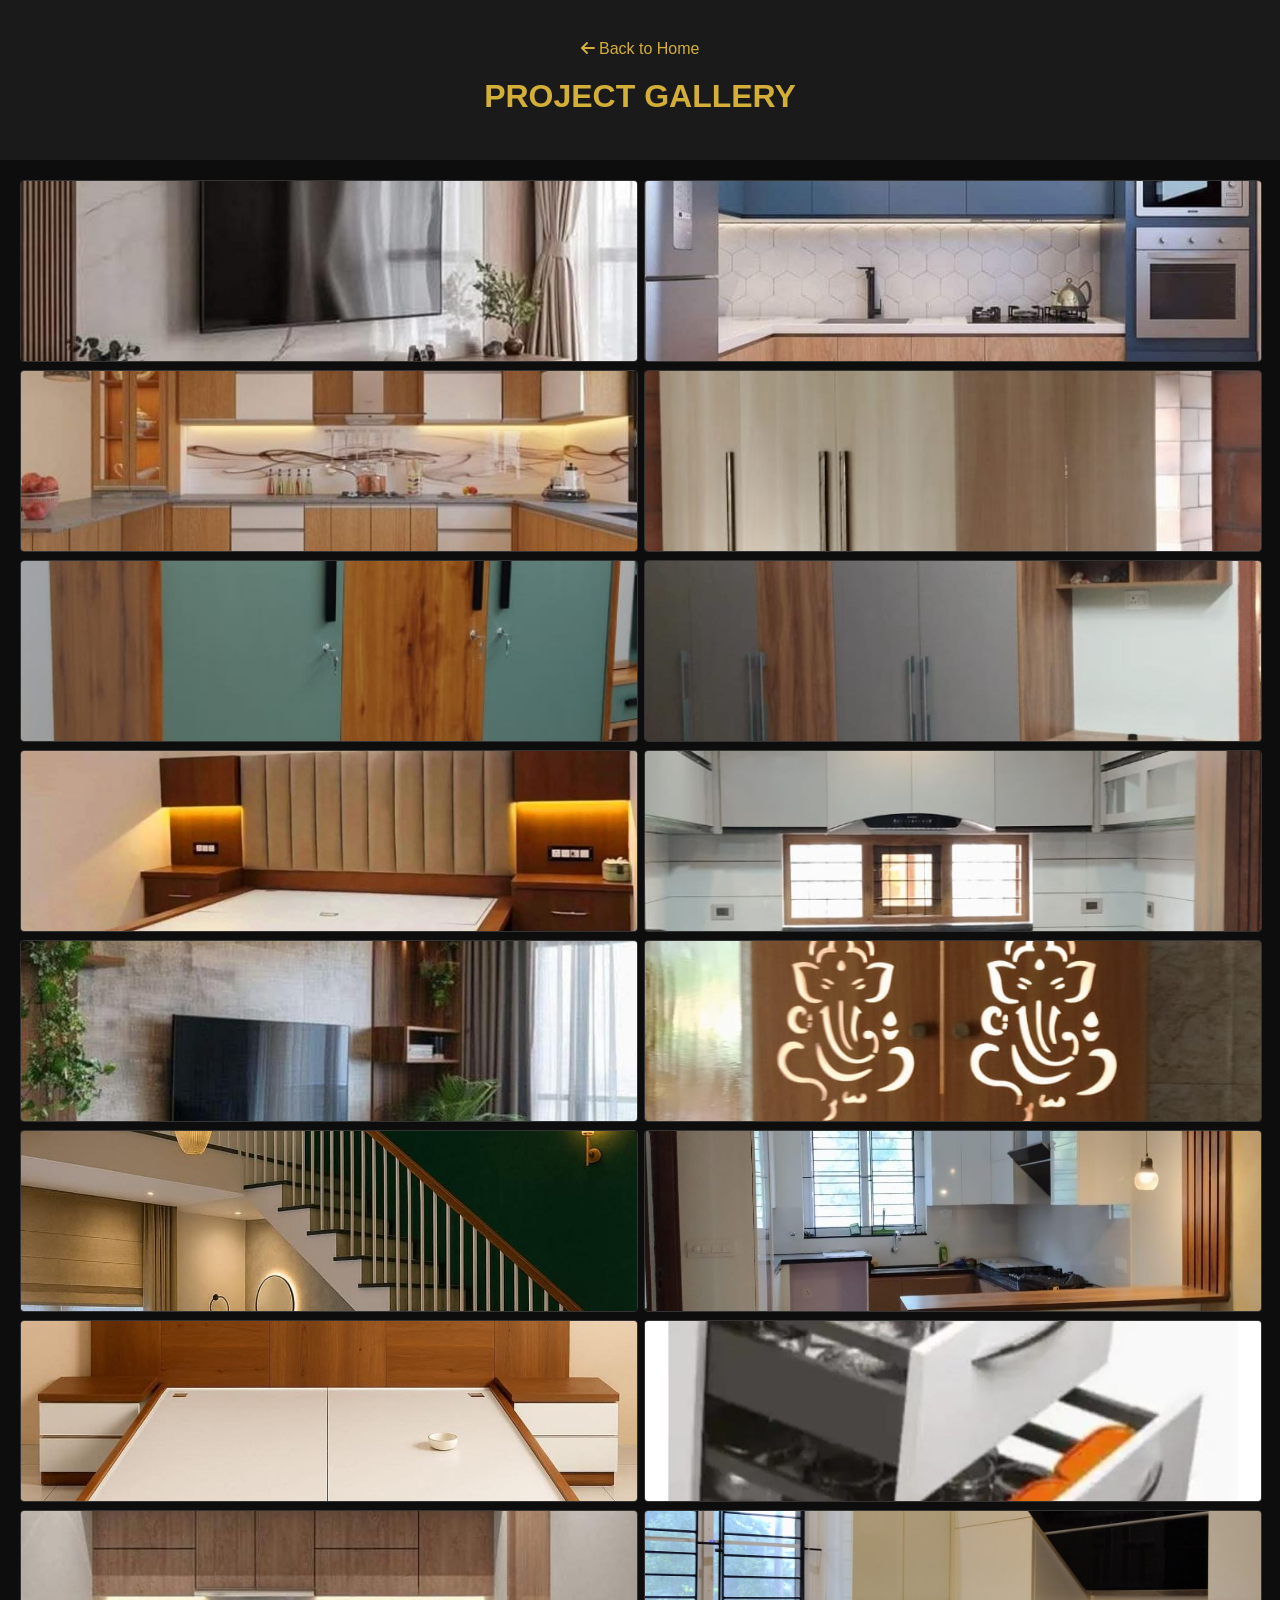
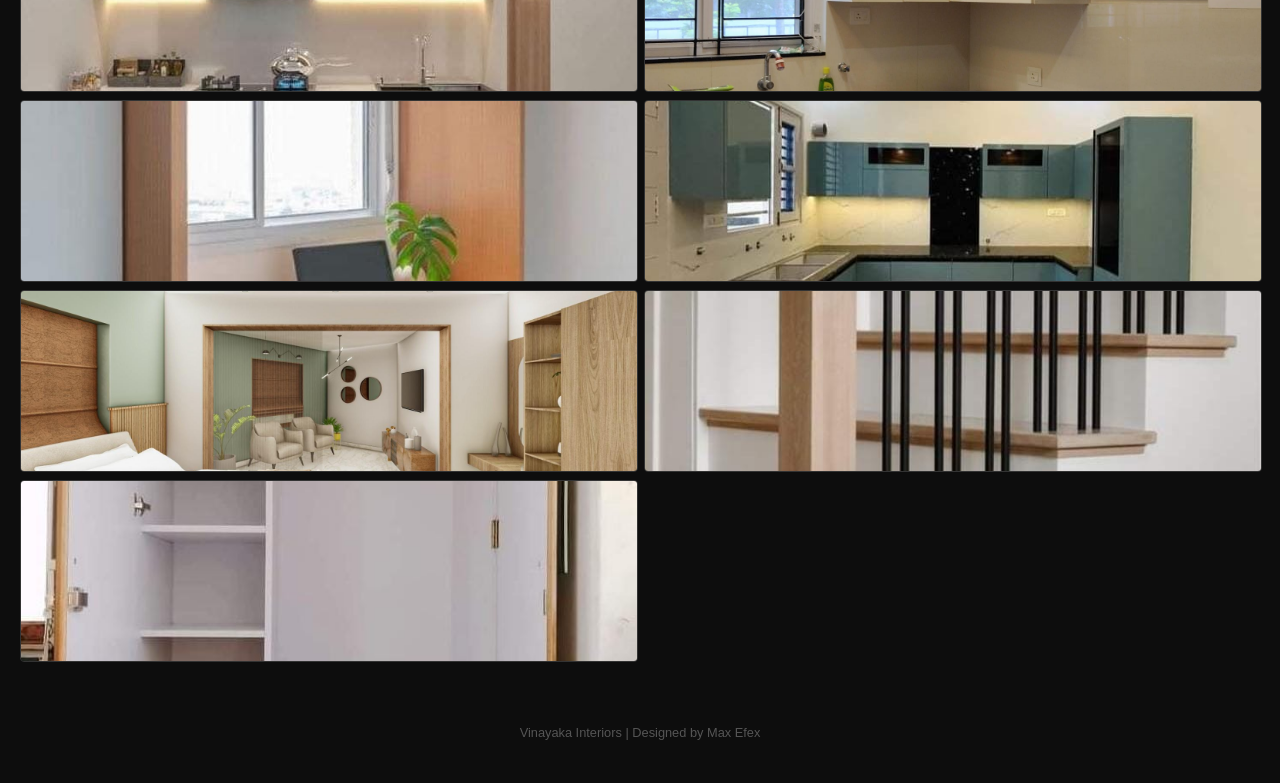
==== gallery.html @ 8e34db19 "Add files via upload" ====
<!DOCTYPE html>
<html lang="en">
<head>
    <meta charset="UTF-8">
    <meta name="viewport" content="width=device-width, initial-scale=1.0">
    <title>Our Portfolio | Vinayaka Interiors</title>
    <link rel="stylesheet" href="style.css">
    <link rel="stylesheet" href="https://cdnjs.cloudflare.com/ajax/libs/font-awesome/6.0.0/css/all.min.css">
</head>
<body class="gallery-page">

    <header class="header-container">
        <a href="index.html" class="back-link"><i class="fas fa-arrow-left"></i> Back to Home</a>
        <h1 class="main-title" style="margin-top: 20px;">Project Gallery</h1>
    </header>

    <div class="full-gallery-grid">
        <img src="images/v1.jpeg"> <img src="images/v2.jpeg"> <img src="images/v3.jpeg">
        <img src="images/v4.jpeg"> <img src="images/v5.jpeg"> <img src="images/v6.jpeg">
        <img src="images/v7.jpeg"> <img src="images/v8.jpeg"> <img src="images/v9.jpeg">
        <img src="images/v10.jpeg"> <img src="images/v11.jpeg"> <img src="images/v12.jpeg">
        <img src="images/v13.jpeg"> <img src="images/v14.jpeg"> <img src="images/v15.jpeg">
        <img src="images/v16.jpeg"> <img src="images/v17.jpeg"> <img src="images/v18.jpeg">
        <img src="images/v19.jpeg"> <img src="images/v20.jpeg"> <img src="images/v21.jpeg">
    </div>

    <footer>
        <p>Vinayaka Interiors | Designed by Max Efex</p>
    </footer>

</body>
</html>
---- style.css ----
body { background-color: #0d0d0d; color: #fff; font-family: Arial, sans-serif; margin: 0; text-align: center; }
.header-container { padding: 40px 20px; background: #1a1a1a; }
.logo-wrapper img { max-width: 180px; margin-bottom: 15px; }
.experience-badge { color: #d4af37; font-weight: bold; letter-spacing: 2px; margin-bottom: 5px; }
.main-title { color: #d4af37; font-size: 2rem; margin: 5px 0; text-transform: uppercase; }
.subtitle { color: #888; font-size: 0.8rem; }

/* Grids */
.image-grid-minimal, .full-gallery-grid { display: grid; grid-template-columns: repeat(2, 1fr); gap: 8px; padding: 20px; }
.image-grid-minimal img, .full-gallery-grid img { width: 100%; height: 180px; object-fit: cover; border: 1px solid #333; border-radius: 4px; }

/* Luxury Buttons (Hera Style) */
.action-buttons { padding: 20px; display: flex; flex-direction: column; align-items: center; }
.luxury-btn { 
    width: 100%; max-width: 400px; background: #1a1a1a; color: #fff; text-decoration: none; 
    padding: 16px; margin-bottom: 12px; border-radius: 6px; font-weight: bold; 
    display: flex; align-items: center; justify-content: center; border-left: 6px solid #333; 
}
.wa { border-left-color: #25d366; }
.call, .gallery-link { border-left-color: #d4af37; }
.ig { border-left-color: #e1306c; }
.mail { border-left-color: #777; }

/* Location & Footer */
.location-section { padding: 20px; }
.map-box { border: 2px solid #d4af37; border-radius: 10px; overflow: hidden; margin-top: 15px; }
footer { padding: 30px; font-size: 0.8rem; color: #555; }
.back-link { color: #d4af37; text-decoration: none; }
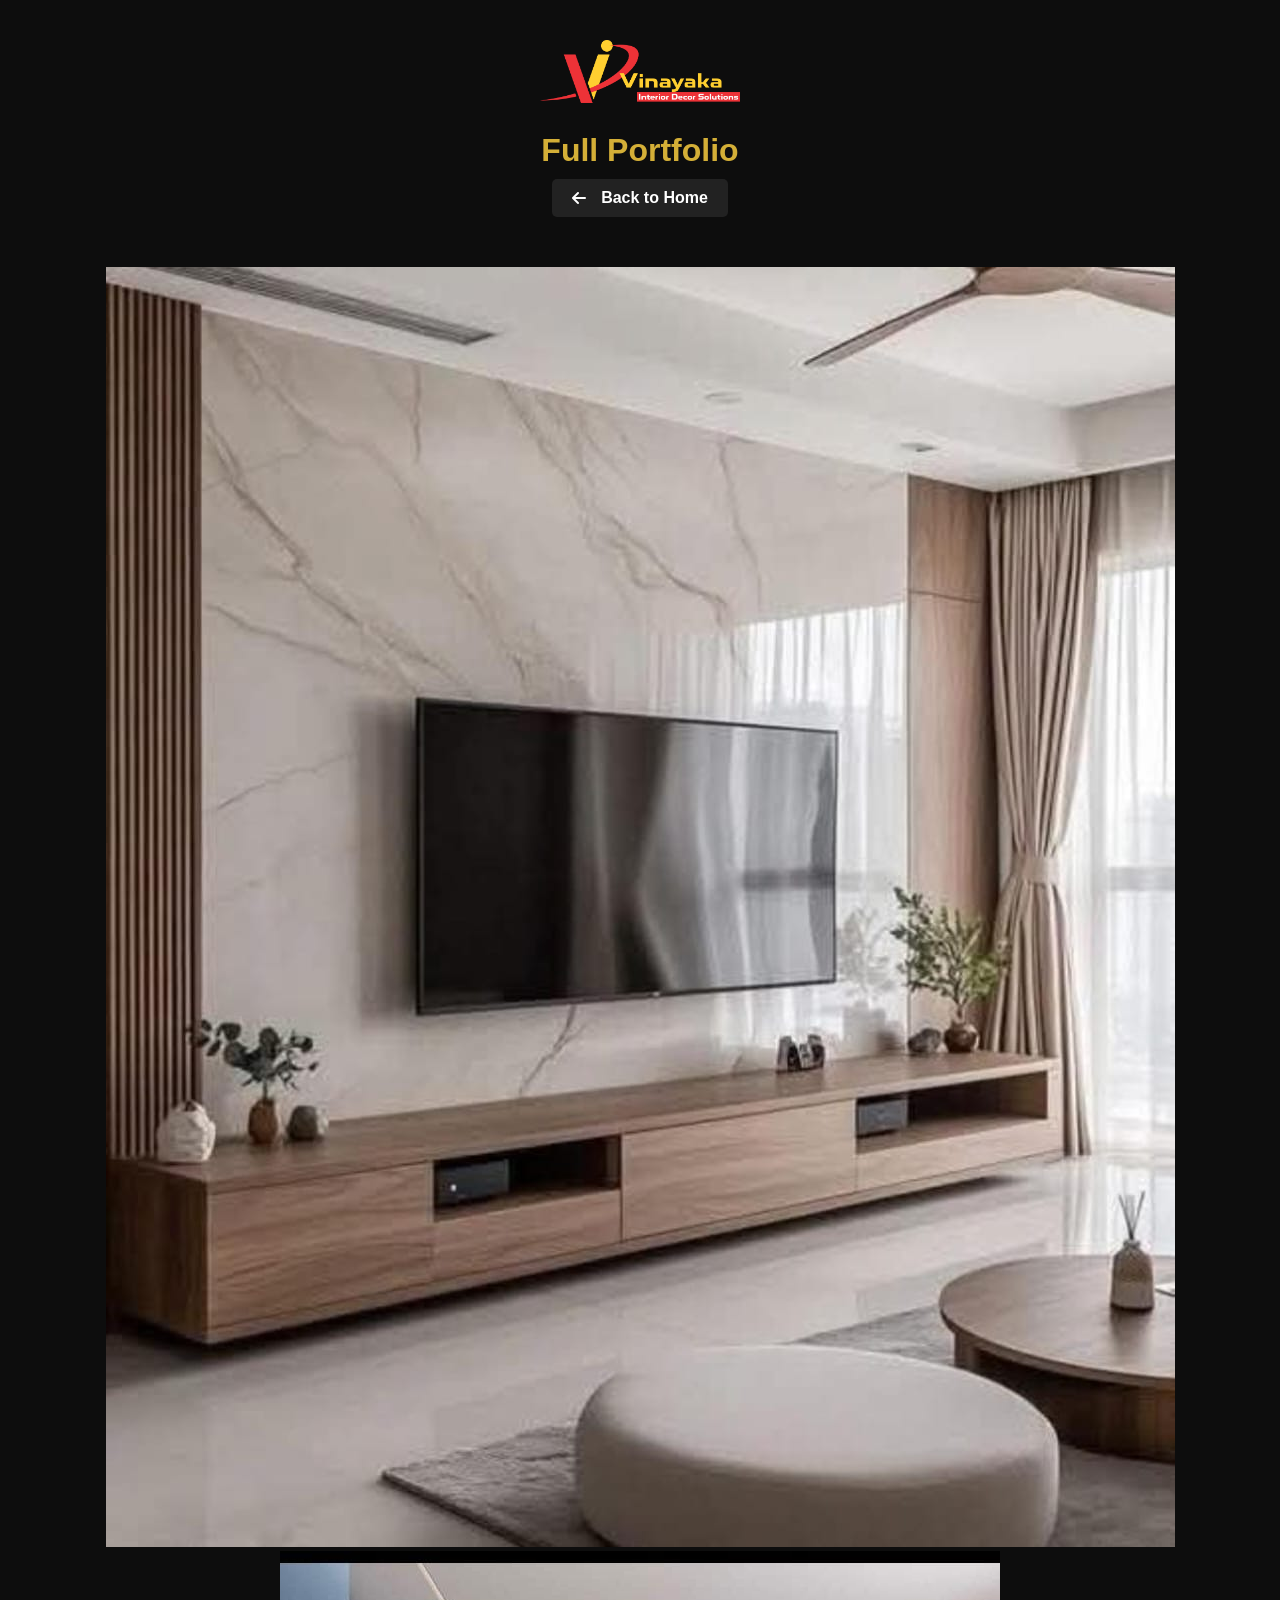
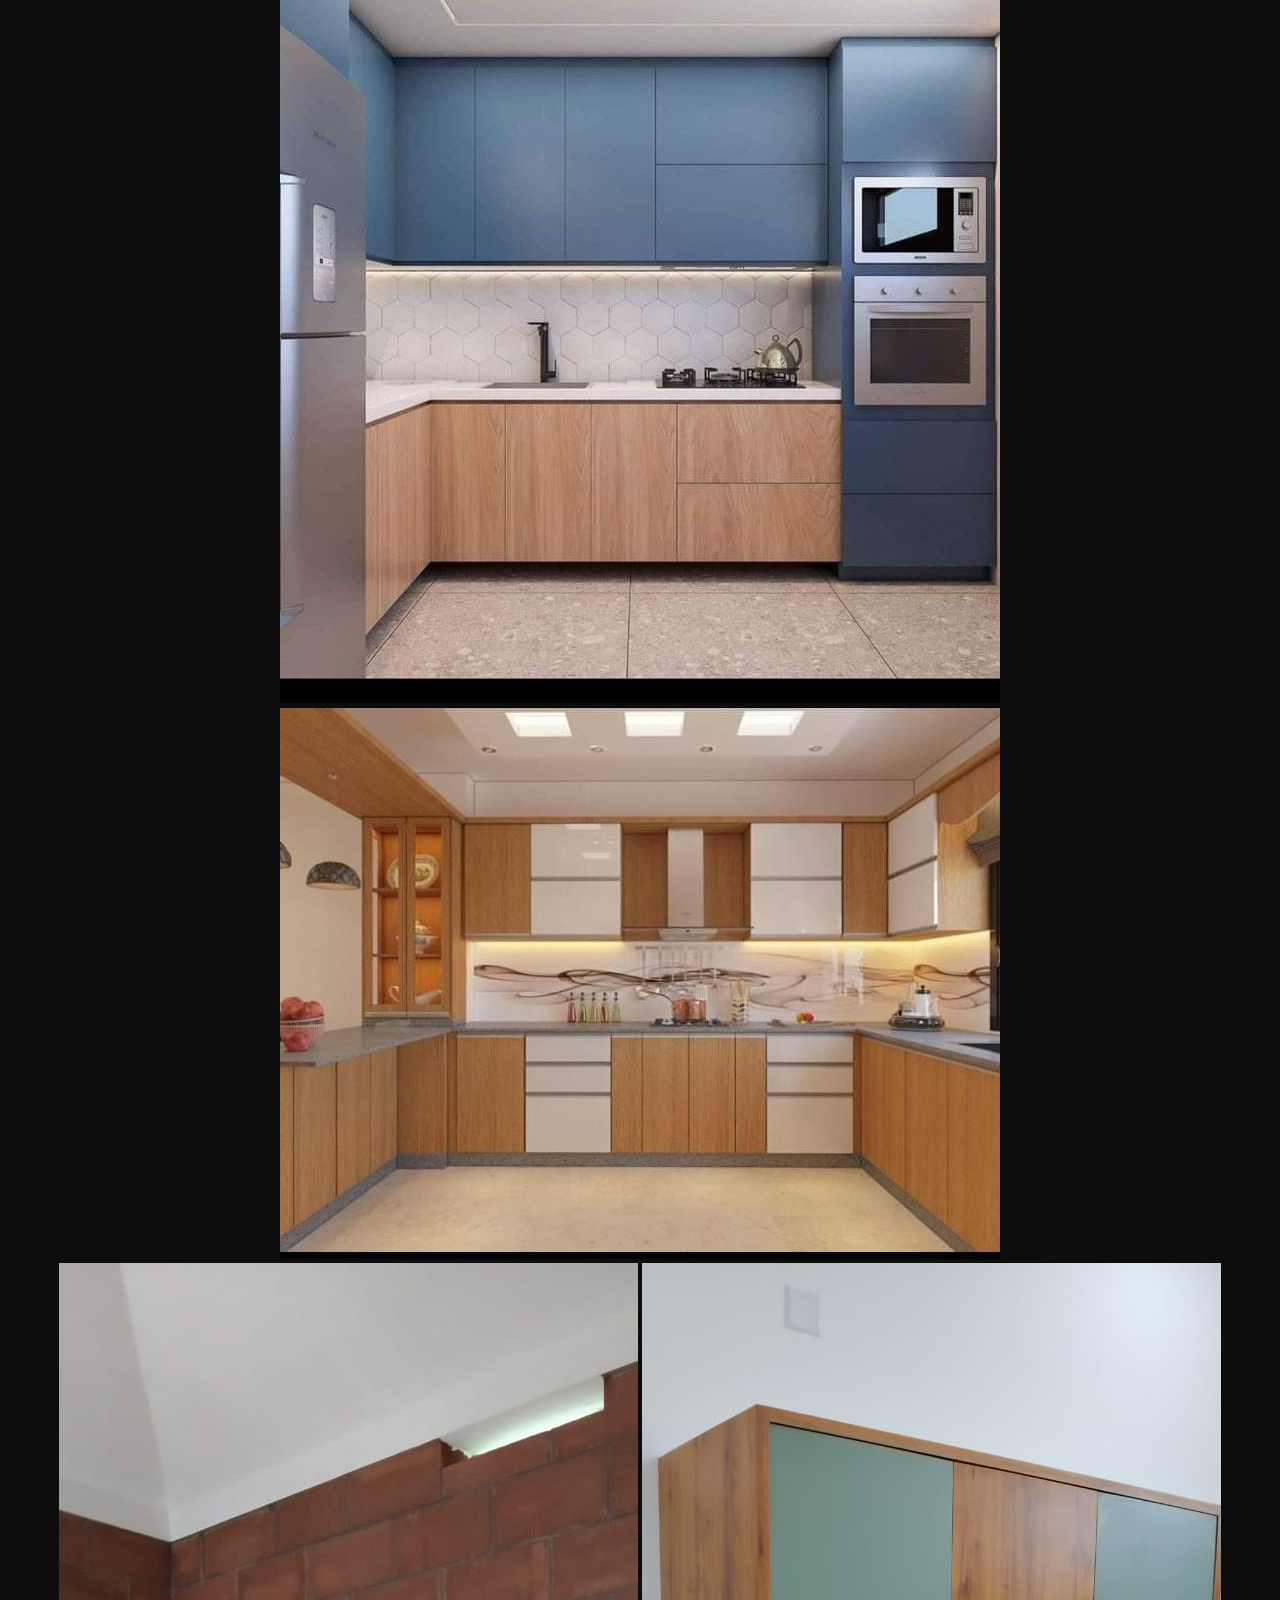
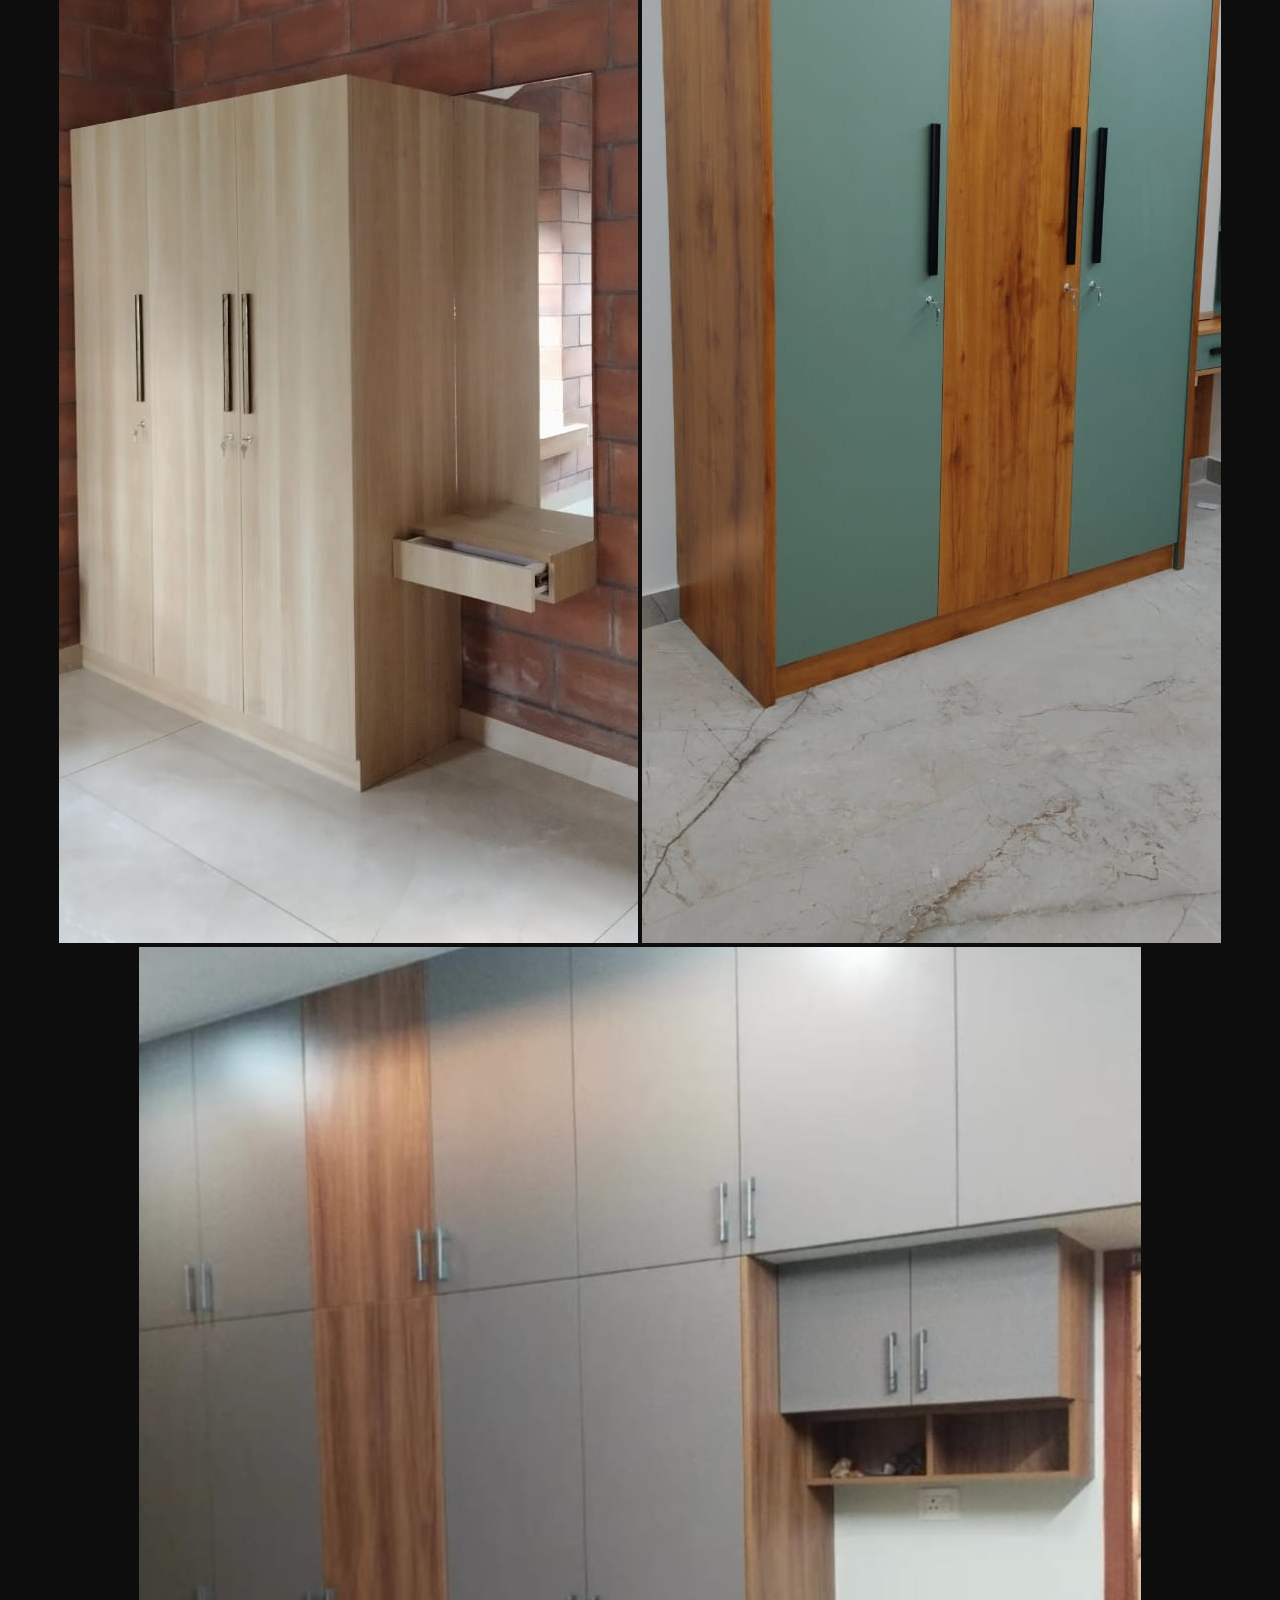
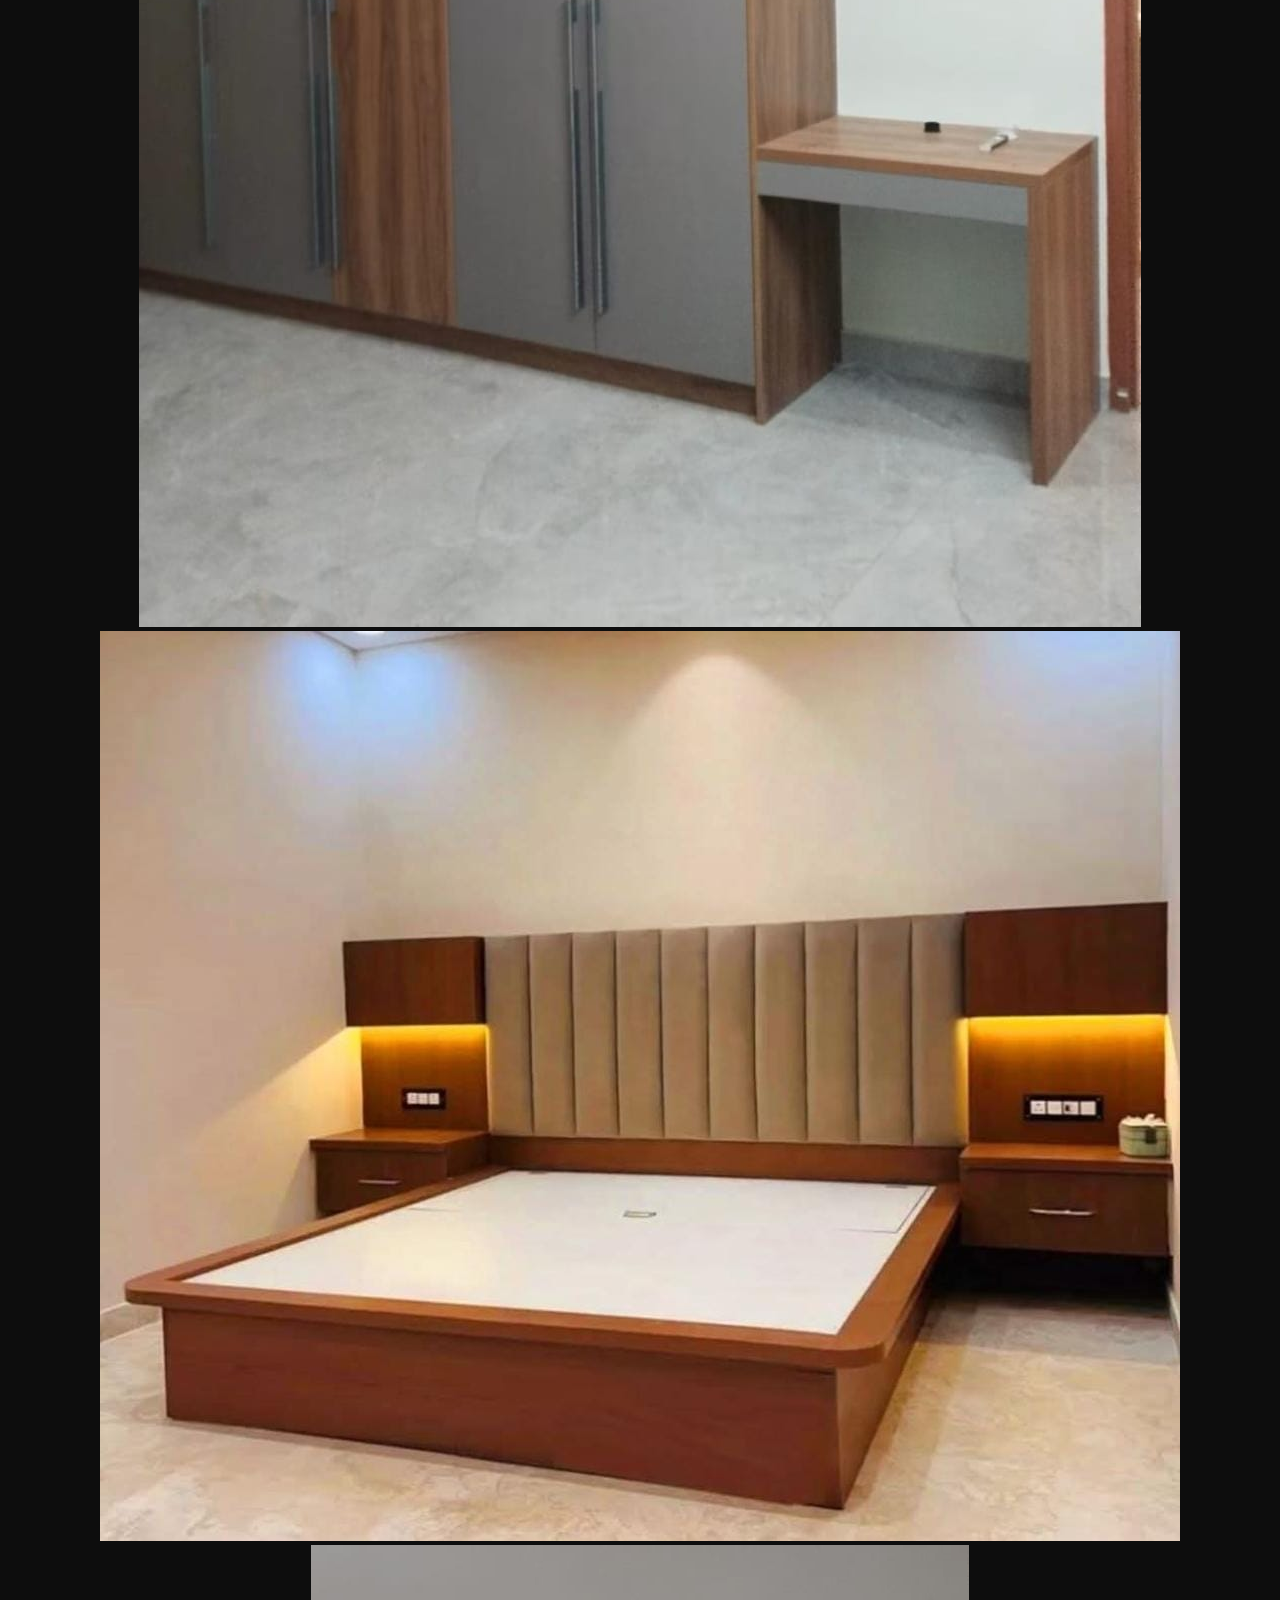
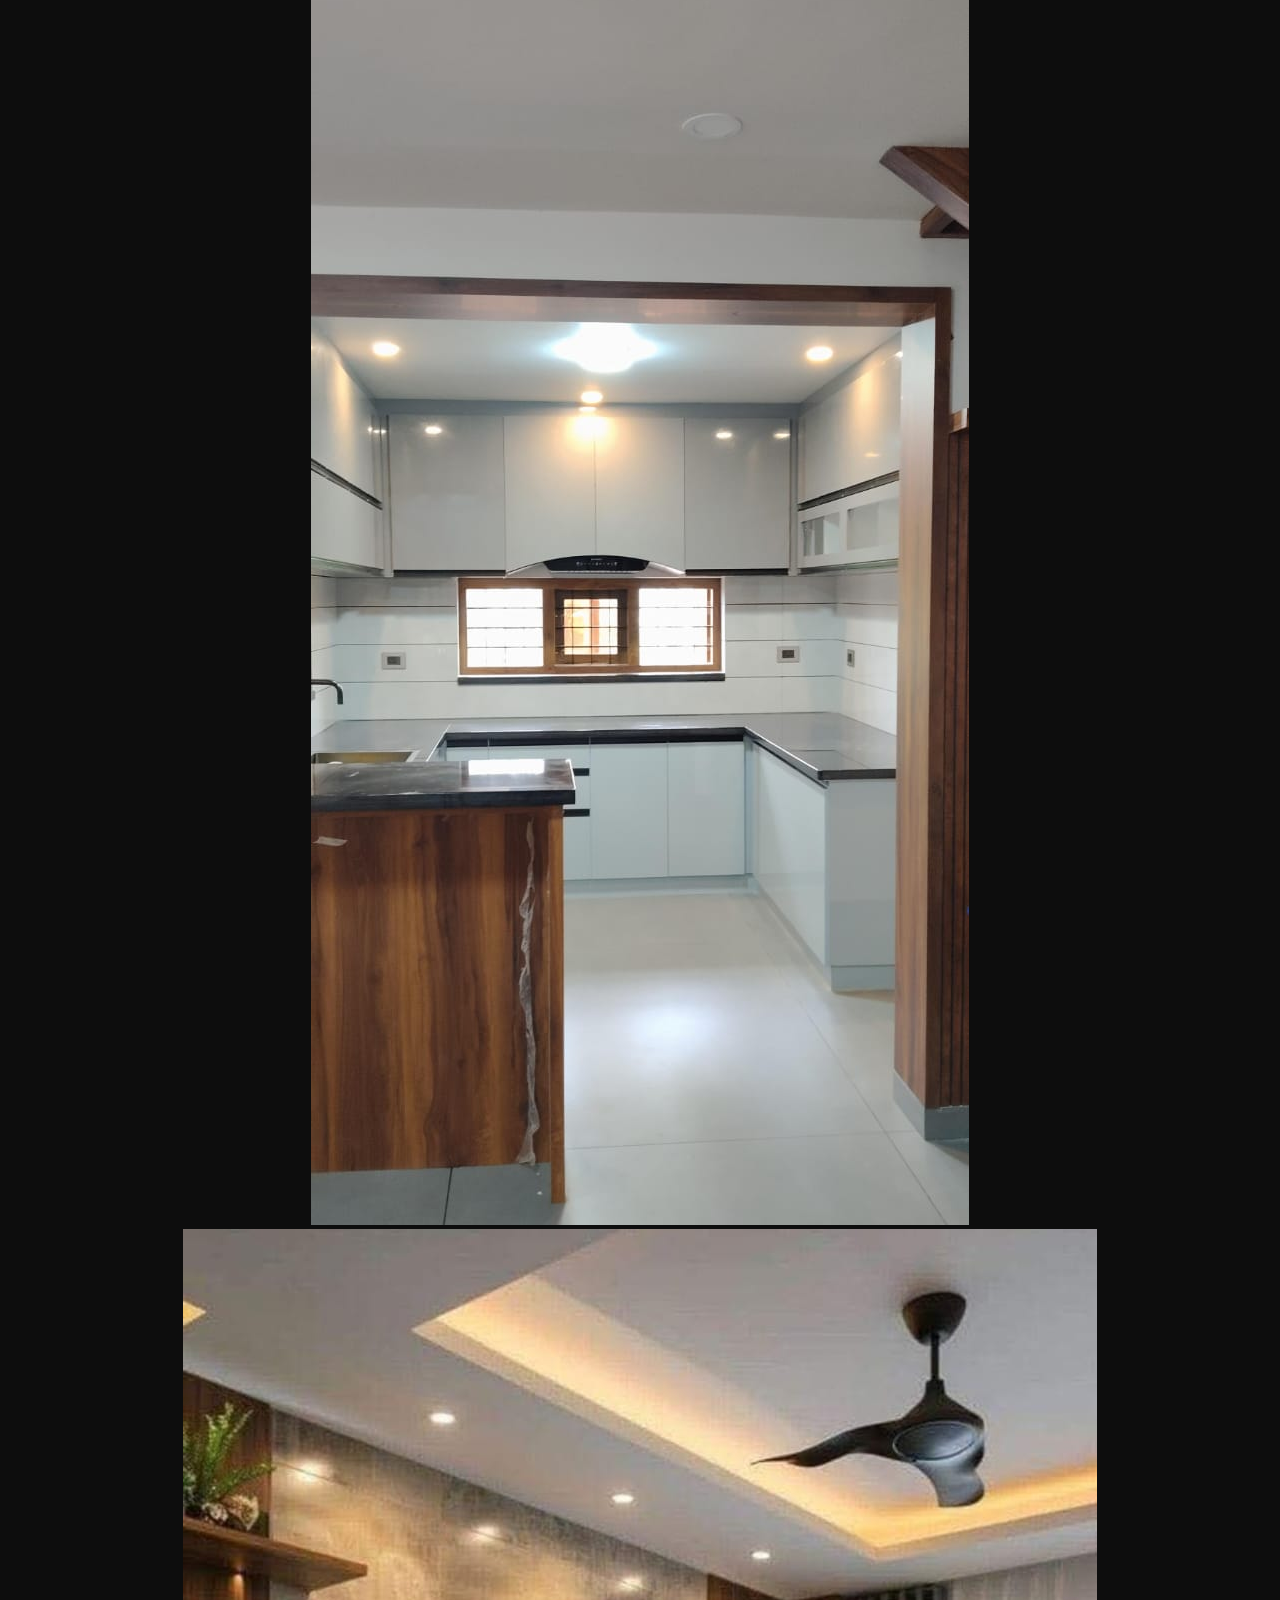
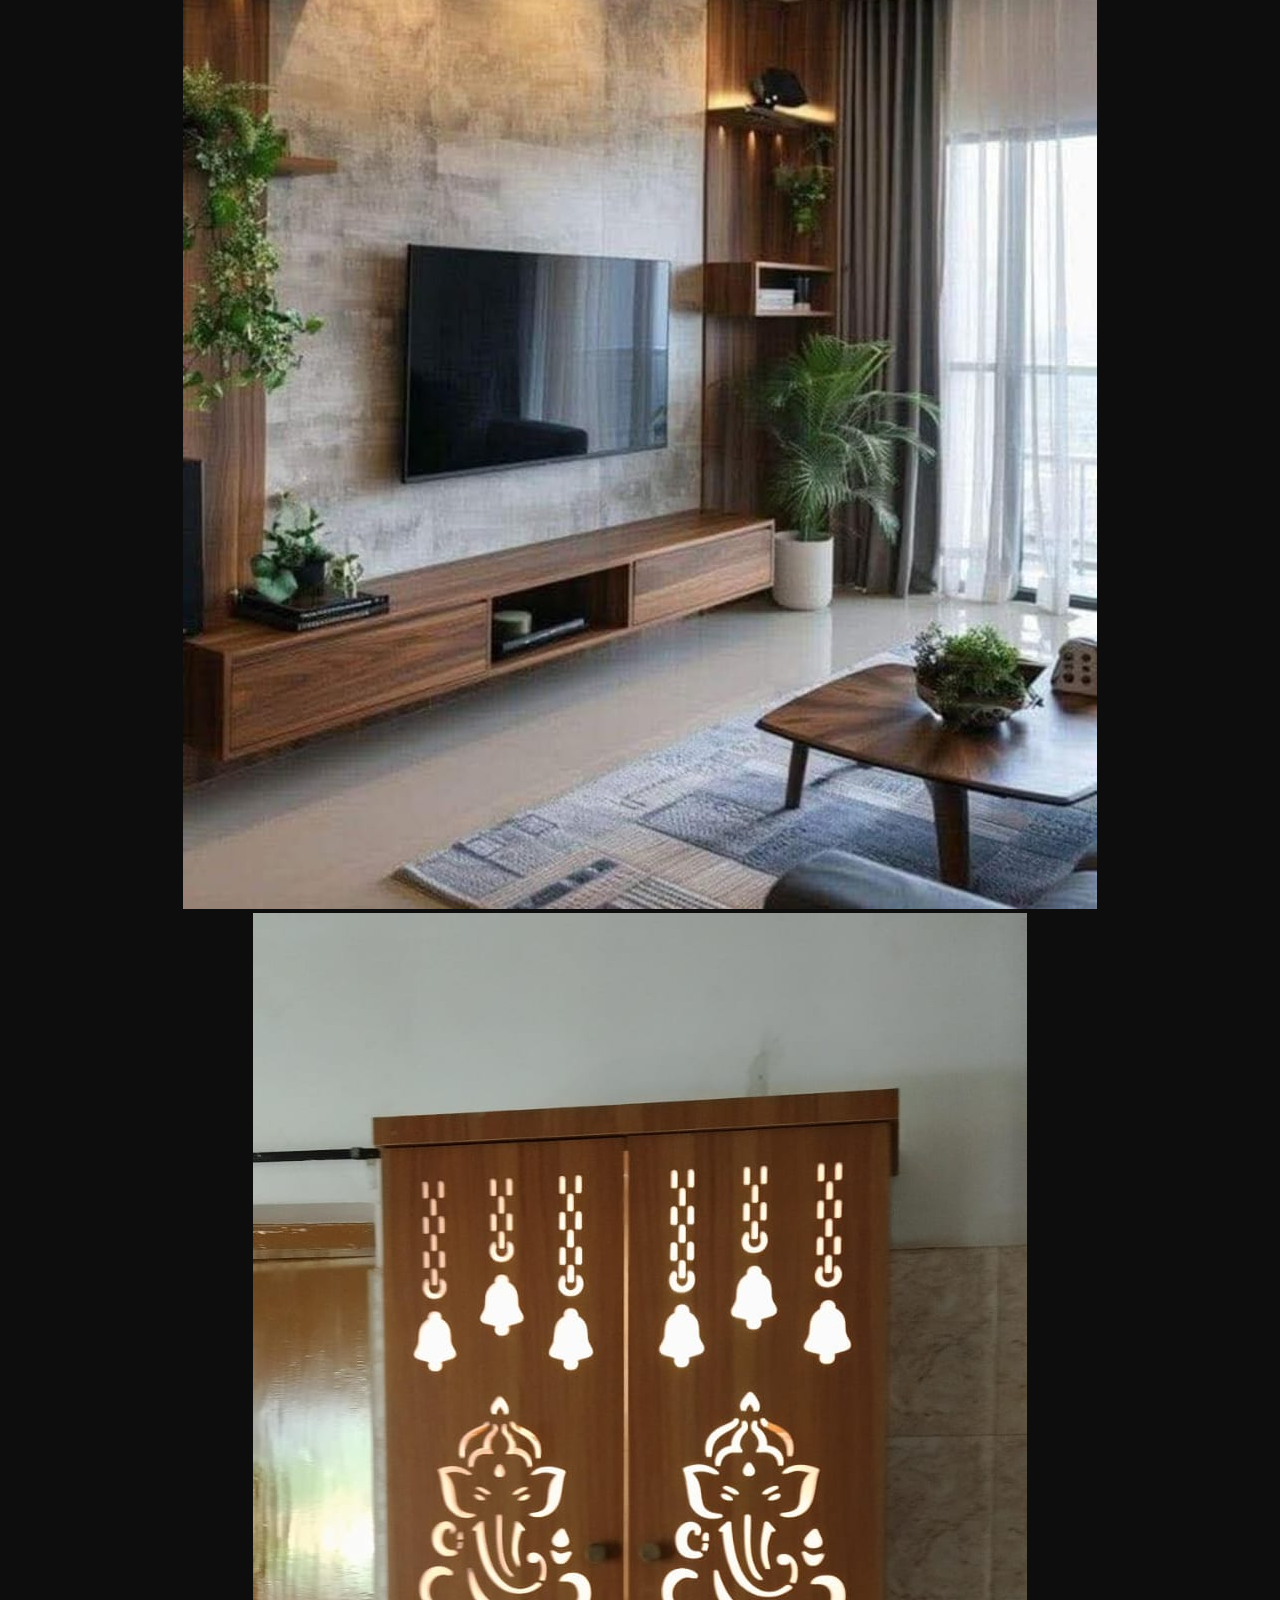
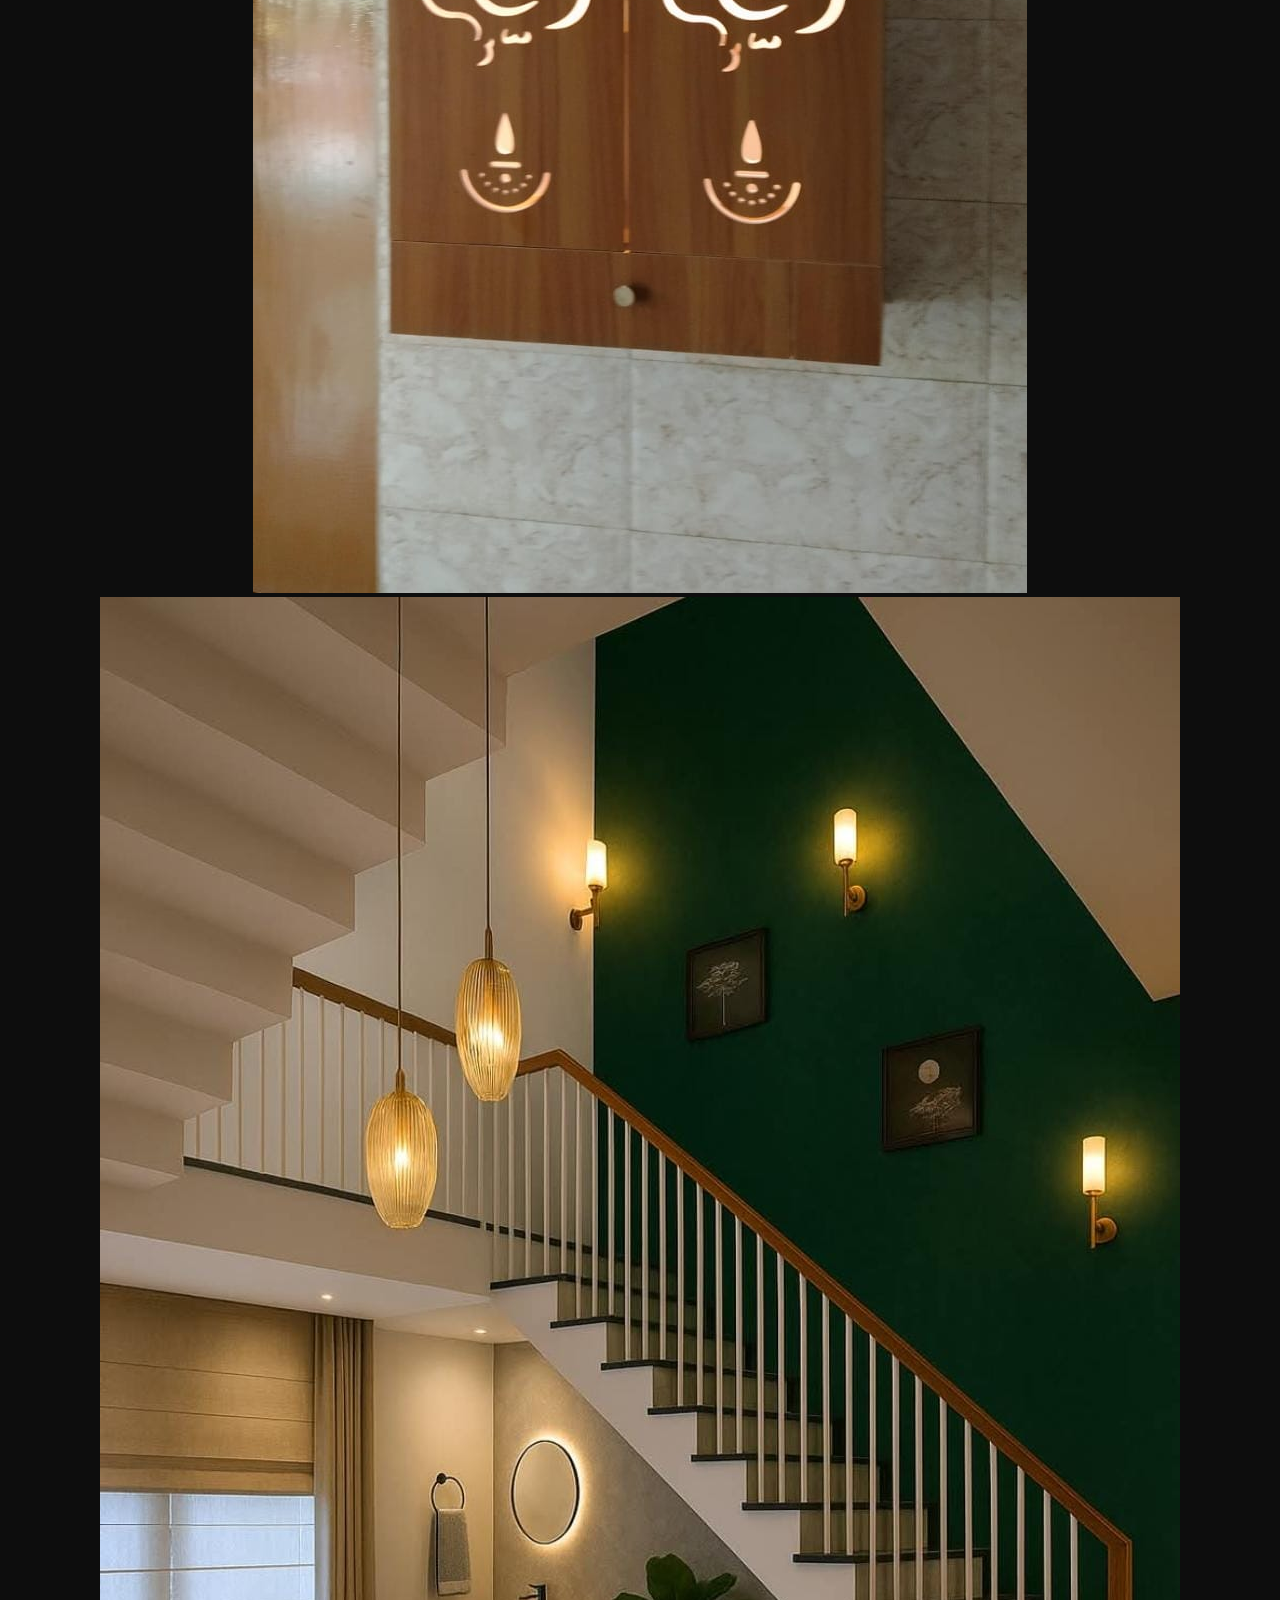
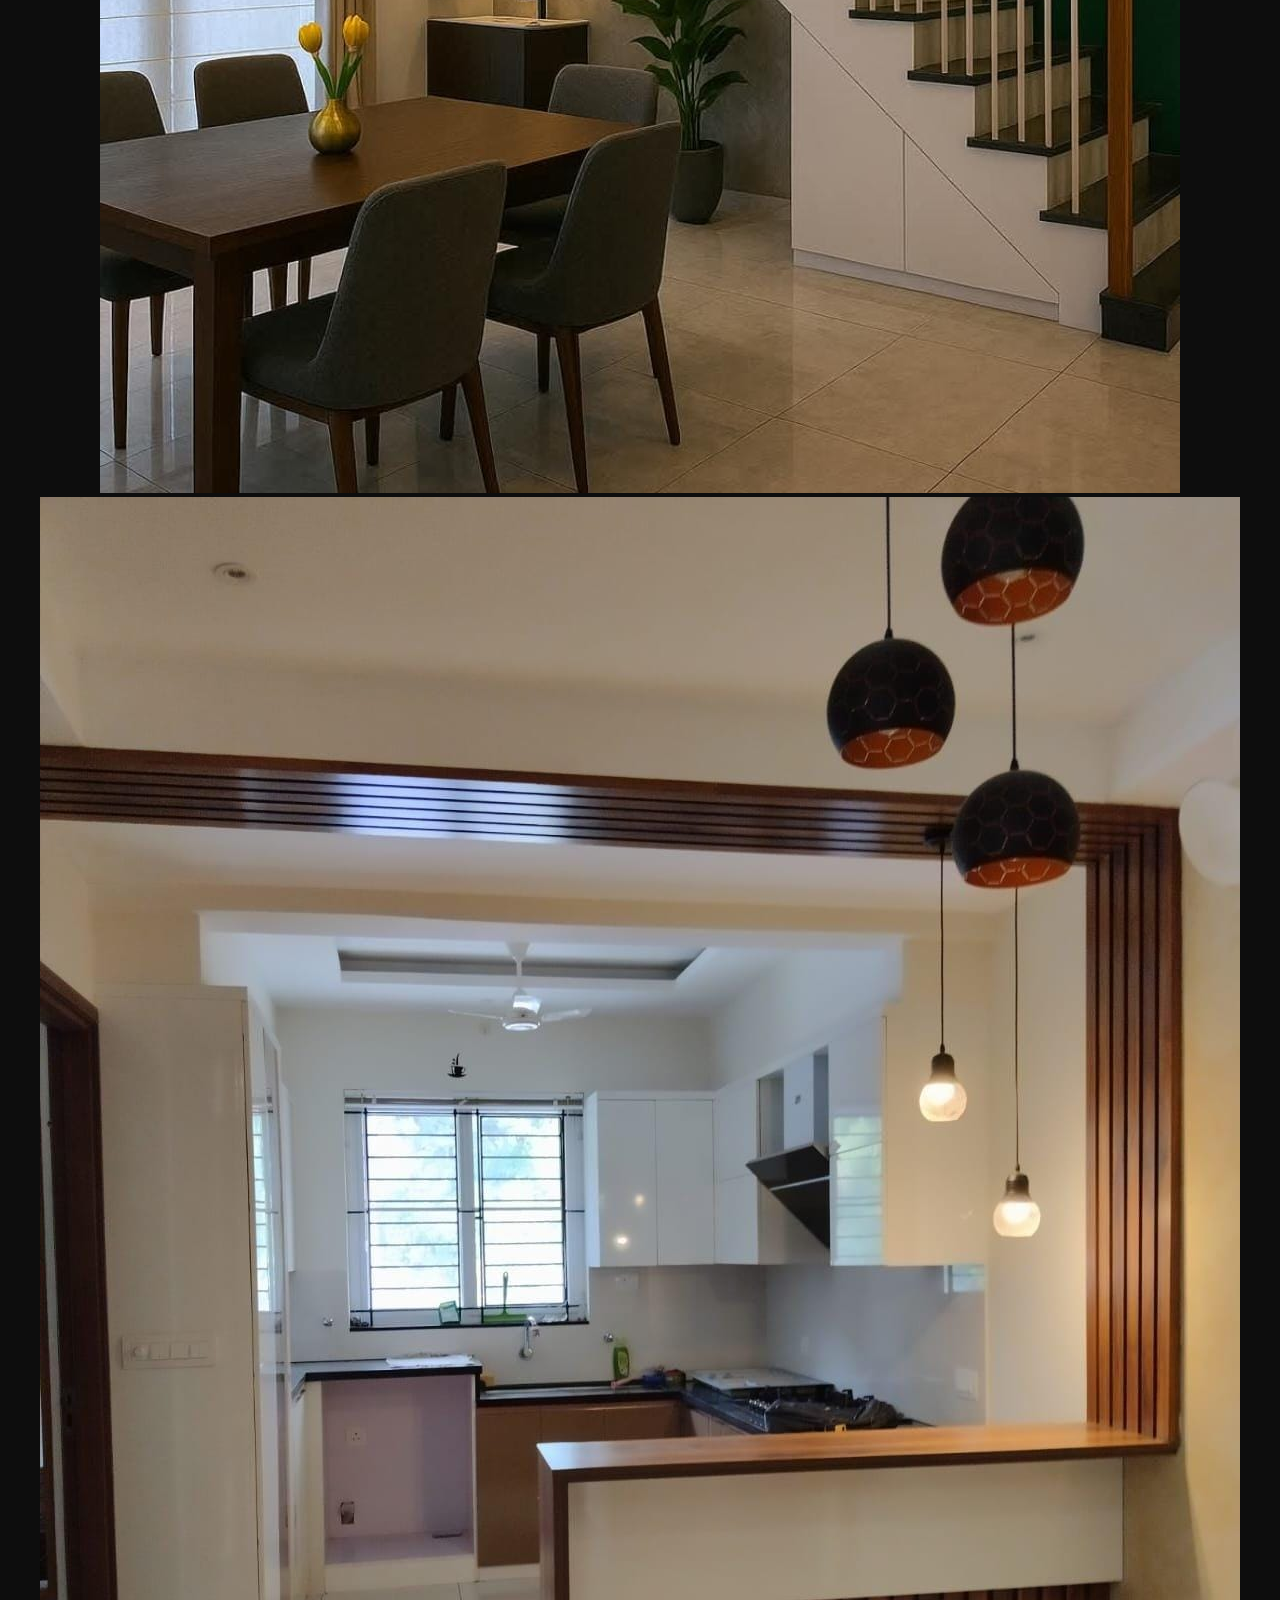
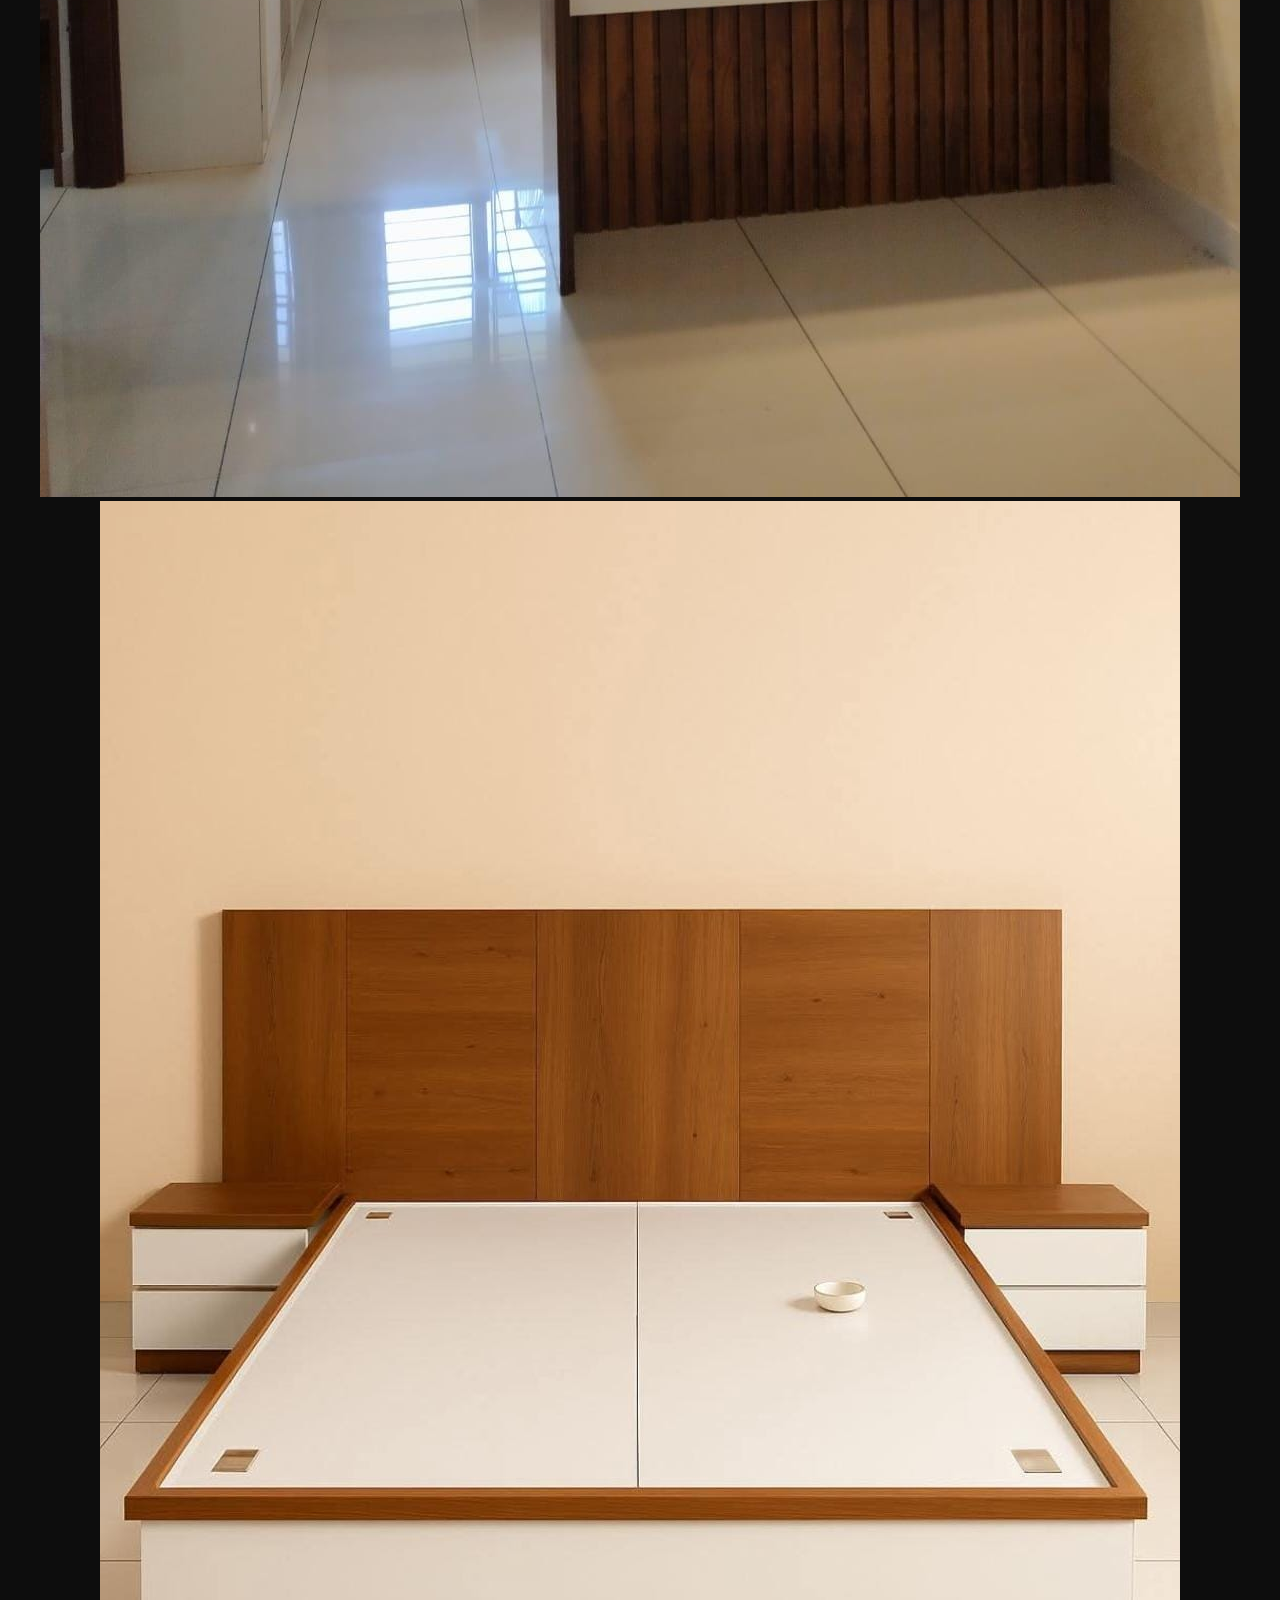
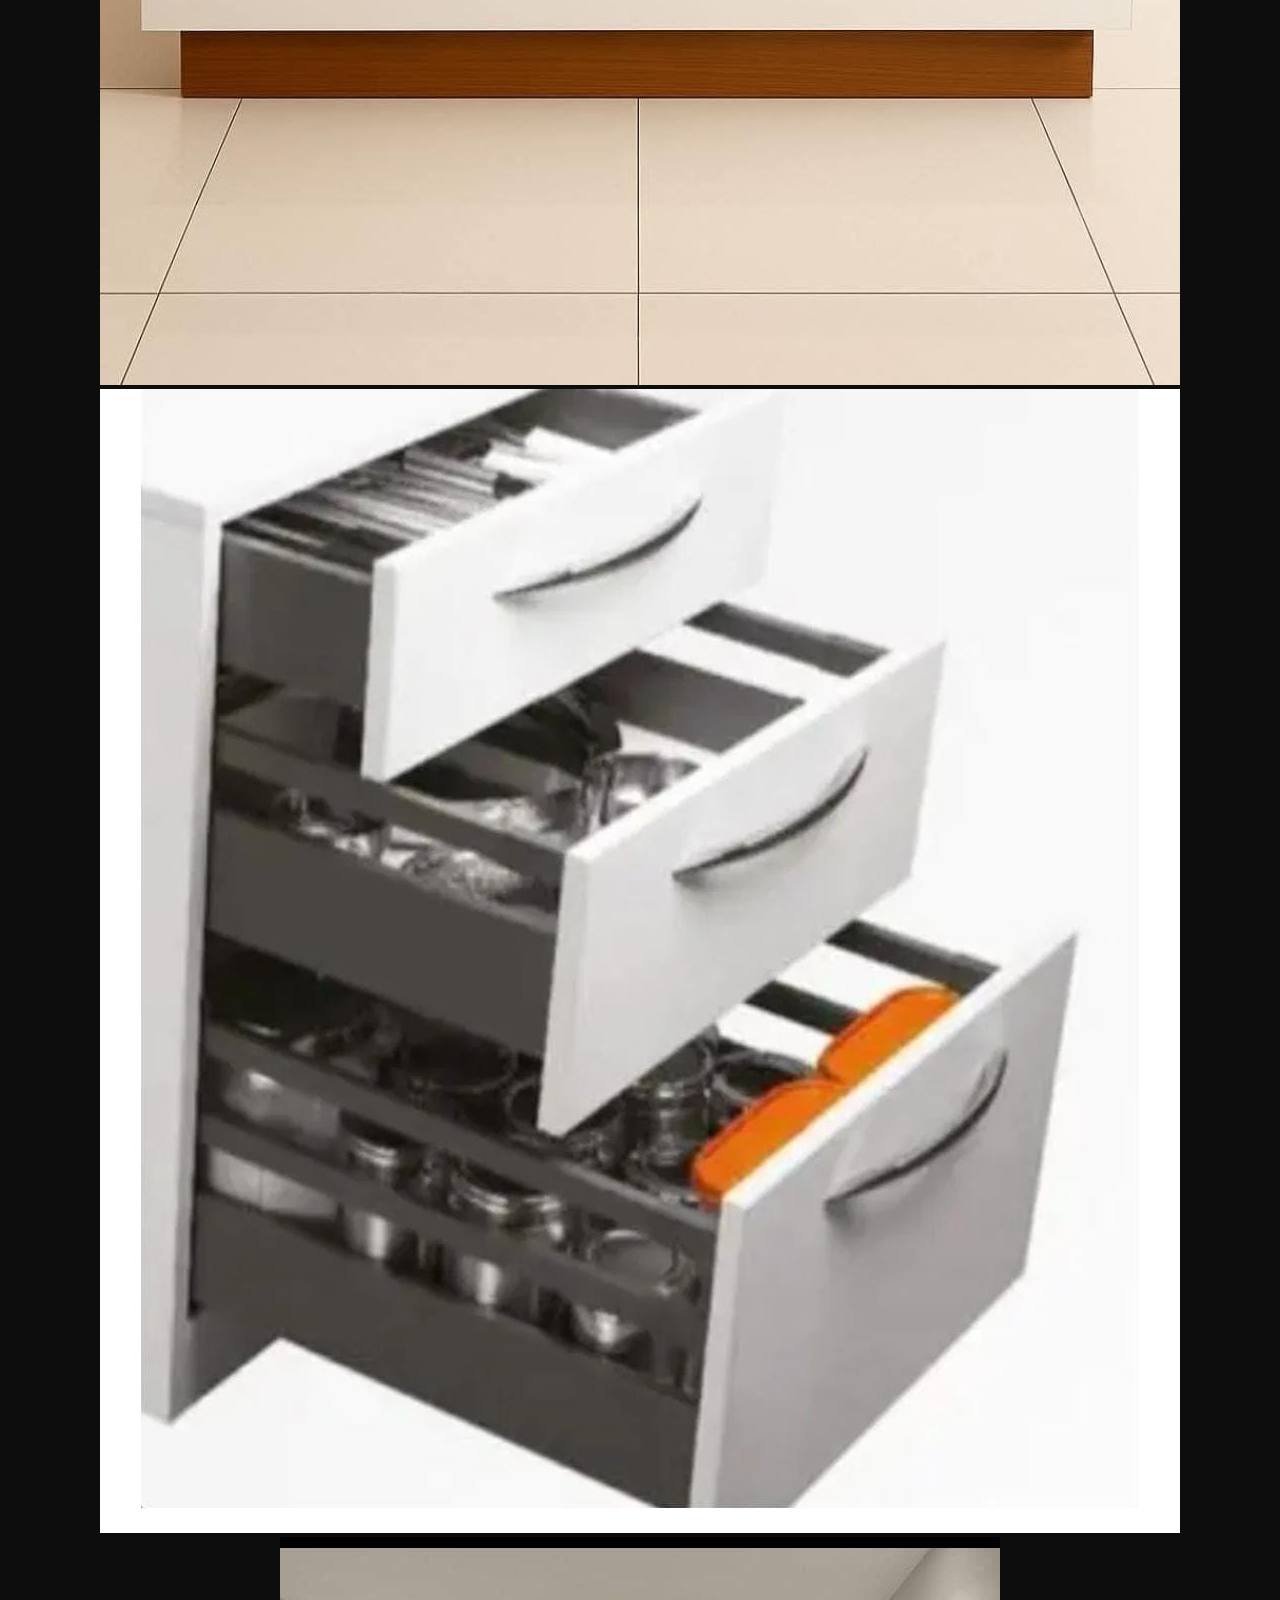
==== commit d6060d62: "Add files via upload" ====
--- a/gallery.html
+++ b/gallery.html
@@ -3,15 +3,18 @@
 <head>
     <meta charset="UTF-8">
     <meta name="viewport" content="width=device-width, initial-scale=1.0">
-    <title>Our Portfolio | Vinayaka Interiors</title>
+    <title>Full Portfolio | Vinayaka Interiors</title>
     <link rel="stylesheet" href="style.css">
     <link rel="stylesheet" href="https://cdnjs.cloudflare.com/ajax/libs/font-awesome/6.0.0/css/all.min.css">
 </head>
 <body class="gallery-page">
 
     <header class="header-container">
-        <a href="index.html" class="back-link"><i class="fas fa-arrow-left"></i> Back to Home</a>
-        <h1 class="main-title" style="margin-top: 20px;">Project Gallery</h1>
+        <div class="logo-wrapper"><img src="images/vinayakalogofull.png"></div>
+        <h1 class="main-title">Full Portfolio</h1>
+        <a href="index.html" class="luxury-btn" style="border:none; background:#222; width:auto; display:inline-flex; padding:10px 20px;">
+            <i class="fas fa-arrow-left"></i> Back to Home
+        </a>
     </header>
 
     <div class="full-gallery-grid">
@@ -24,9 +27,5 @@
         <img src="images/v19.jpeg"> <img src="images/v20.jpeg"> <img src="images/v21.jpeg">
     </div>
 
-    <footer>
-        <p>Vinayaka Interiors | Designed by Max Efex</p>
-    </footer>
-
 </body>
 </html>
--- a/style.css
+++ b/style.css
@@ -1,28 +1,60 @@
-body { background-color: #0d0d0d; color: #fff; font-family: Arial, sans-serif; margin: 0; text-align: center; }
-.header-container { padding: 40px 20px; background: #1a1a1a; }
-.logo-wrapper img { max-width: 180px; margin-bottom: 15px; }
-.experience-badge { color: #d4af37; font-weight: bold; letter-spacing: 2px; margin-bottom: 5px; }
-.main-title { color: #d4af37; font-size: 2rem; margin: 5px 0; text-transform: uppercase; }
-.subtitle { color: #888; font-size: 0.8rem; }
+body {
+    background-color: #0d0d0d;
+    color: #ffffff;
+    font-family: Arial, sans-serif;
+    margin: 0;
+    text-align: center;
+}
 
-/* Grids */
-.image-grid-minimal, .full-gallery-grid { display: grid; grid-template-columns: repeat(2, 1fr); gap: 8px; padding: 20px; }
-.image-grid-minimal img, .full-gallery-grid img { width: 100%; height: 180px; object-fit: cover; border: 1px solid #333; border-radius: 4px; }
+.header-container { padding: 40px 20px; }
+.logo-wrapper img { max-width: 200px; margin-bottom: 15px; }
+.experience-badge { color: #d4af37; font-weight: bold; letter-spacing: 2px; }
+.main-title { color: #d4af37; font-size: 2rem; margin: 10px 0; }
+.subtitle { color: #888; font-size: 0.9rem; }
 
-/* Luxury Buttons (Hera Style) */
+/* Grid for 4 images */
+.image-grid-minimal {
+    display: grid;
+    grid-template-columns: 1fr 1fr;
+    gap: 10px;
+    padding: 10px;
+}
+.image-grid-minimal img {
+    width: 100%;
+    height: 180px;
+    object-fit: cover;
+    border-radius: 5px;
+    border: 1px solid #333;
+}
+
+/* Button Styling (Hera's Glam Style) */
 .action-buttons { padding: 20px; display: flex; flex-direction: column; align-items: center; }
-.luxury-btn { 
-    width: 100%; max-width: 400px; background: #1a1a1a; color: #fff; text-decoration: none; 
-    padding: 16px; margin-bottom: 12px; border-radius: 6px; font-weight: bold; 
-    display: flex; align-items: center; justify-content: center; border-left: 6px solid #333; 
+.luxury-btn {
+    width: 100%;
+    max-width: 400px;
+    background: #1a1a1a;
+    color: white;
+    text-decoration: none;
+    padding: 15px;
+    margin-bottom: 10px;
+    display: flex;
+    align-items: center;
+    justify-content: center;
+    border-radius: 5px;
+    font-weight: bold;
+    border-left: 5px solid transparent;
 }
+.luxury-btn i { margin-right: 15px; }
+
+/* Border Colors */
 .wa { border-left-color: #25d366; }
-.call, .gallery-link { border-left-color: #d4af37; }
+.call { border-left-color: #f1c40f; }
 .ig { border-left-color: #e1306c; }
+.fb { border-left-color: #1877f2; }
+.yt { border-left-color: #ff0000; } /* YouTube Red */
 .mail { border-left-color: #777; }
+.gallery-link { border-left-color: #d4af37; background: #222; }
 
-/* Location & Footer */
-.location-section { padding: 20px; }
-.map-box { border: 2px solid #d4af37; border-radius: 10px; overflow: hidden; margin-top: 15px; }
+.map-box { border: 2px solid #333; margin: 20px; border-radius: 10px; overflow: hidden; }
 footer { padding: 30px; font-size: 0.8rem; color: #555; }
-.back-link { color: #d4af37; text-decoration: none; }+footer strong { color: #d4af37; }
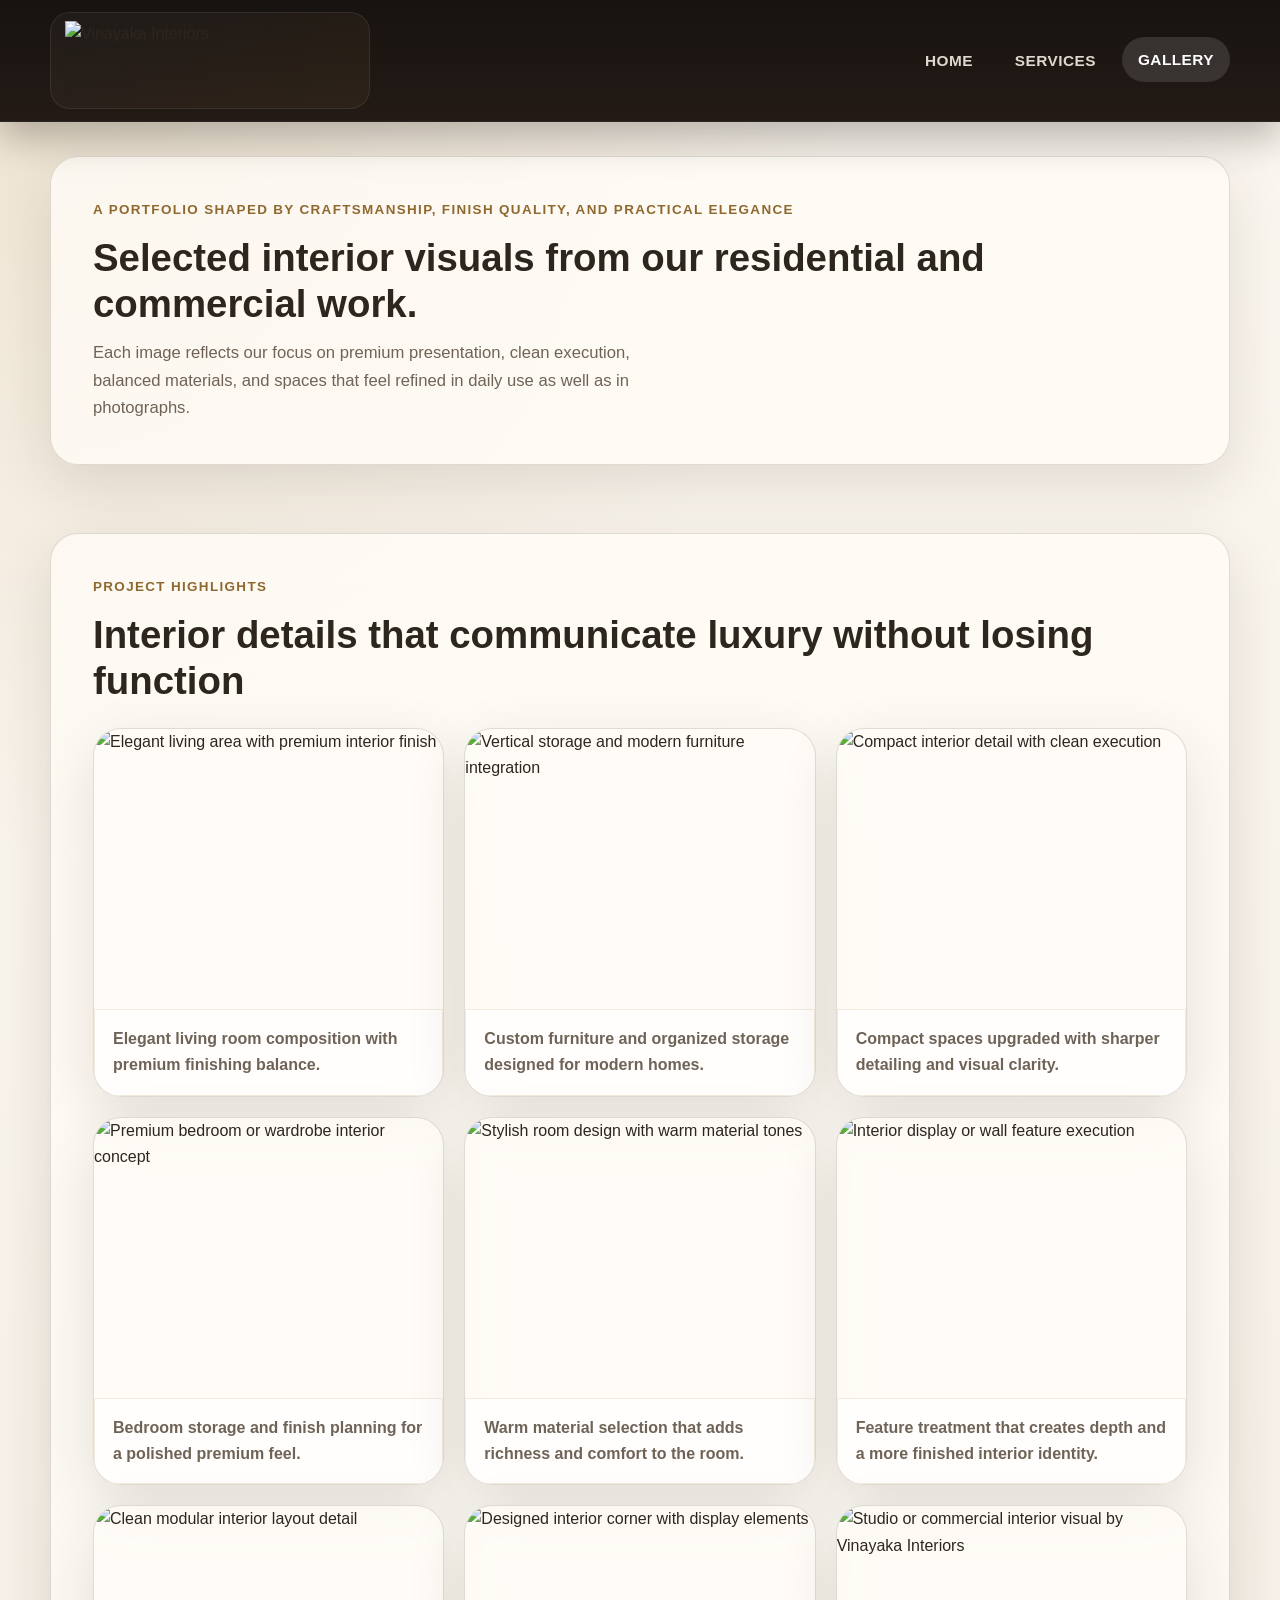
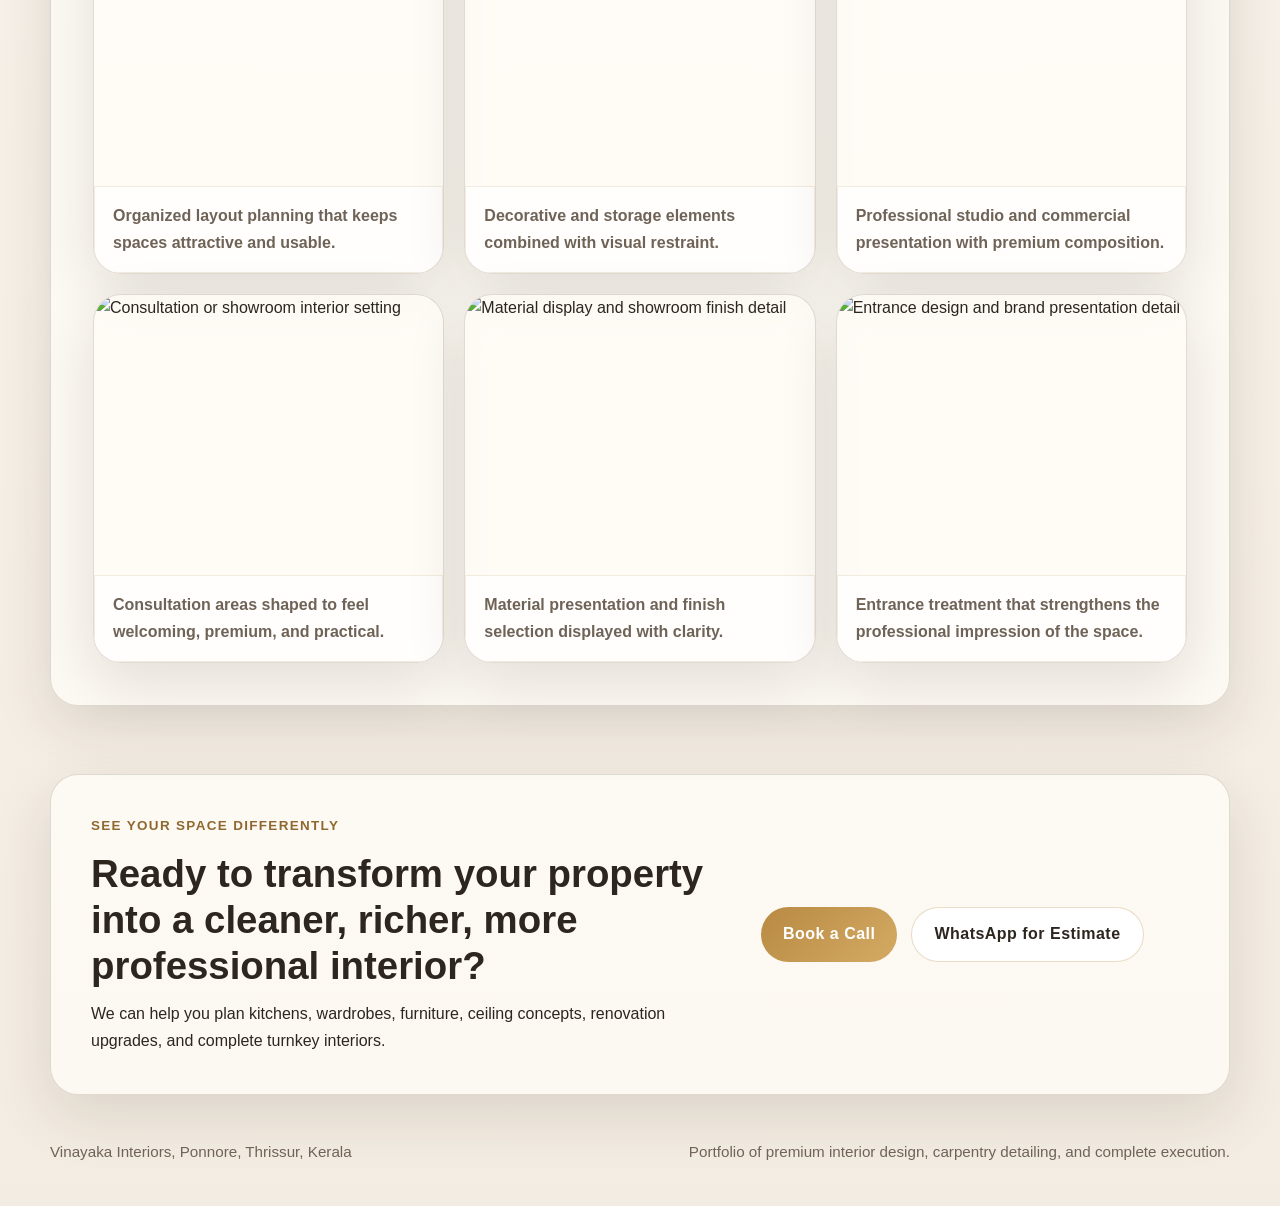
==== commit f14cb216: "Add files via upload" ====
--- a/gallery.html
+++ b/gallery.html
@@ -1,31 +1,114 @@
-<!DOCTYPE html>
-<html lang="en">
-<head>
-    <meta charset="UTF-8">
-    <meta name="viewport" content="width=device-width, initial-scale=1.0">
-    <title>Full Portfolio | Vinayaka Interiors</title>
-    <link rel="stylesheet" href="style.css">
-    <link rel="stylesheet" href="https://cdnjs.cloudflare.com/ajax/libs/font-awesome/6.0.0/css/all.min.css">
-</head>
-<body class="gallery-page">
-
-    <header class="header-container">
-        <div class="logo-wrapper"><img src="images/vinayakalogofull.png"></div>
-        <h1 class="main-title">Full Portfolio</h1>
-        <a href="index.html" class="luxury-btn" style="border:none; background:#222; width:auto; display:inline-flex; padding:10px 20px;">
-            <i class="fas fa-arrow-left"></i> Back to Home
-        </a>
-    </header>
-
-    <div class="full-gallery-grid">
-        <img src="images/v1.jpeg"> <img src="images/v2.jpeg"> <img src="images/v3.jpeg">
-        <img src="images/v4.jpeg"> <img src="images/v5.jpeg"> <img src="images/v6.jpeg">
-        <img src="images/v7.jpeg"> <img src="images/v8.jpeg"> <img src="images/v9.jpeg">
-        <img src="images/v10.jpeg"> <img src="images/v11.jpeg"> <img src="images/v12.jpeg">
-        <img src="images/v13.jpeg"> <img src="images/v14.jpeg"> <img src="images/v15.jpeg">
-        <img src="images/v16.jpeg"> <img src="images/v17.jpeg"> <img src="images/v18.jpeg">
-        <img src="images/v19.jpeg"> <img src="images/v20.jpeg"> <img src="images/v21.jpeg">
-    </div>
-
-</body>
-</html>+<!DOCTYPE html>
+<html lang="en">
+<head>
+    <meta charset="UTF-8">
+    <meta name="viewport" content="width=device-width, initial-scale=1.0">
+    <meta name="description" content="View the interior design portfolio of Vinayaka Interiors featuring living rooms, kitchens, studio areas, display walls, and premium finish details.">
+    <title>Gallery | Vinayaka Interiors</title>
+    <link rel="stylesheet" href="style.css">
+</head>
+<body>
+    <header class="site-header">
+        <div class="container topbar">
+            <a href="index.html" class="brand-mark" aria-label="Vinayaka Interiors home">
+                <img src="images/optimized/vinayakalogofull.png" alt="Vinayaka Interiors" class="elegant-logo" width="1400" height="381" decoding="async">
+            </a>
+            <nav class="main-nav" aria-label="Primary navigation">
+                <a href="index.html">Home</a>
+                <a href="services.html">Services</a>
+                <a href="gallery.html" class="active">Gallery</a>
+            </nav>
+        </div>
+    </header>
+
+    <main>
+        <section class="inner-hero">
+            <div class="container">
+                <p class="eyebrow">A portfolio shaped by craftsmanship, finish quality, and practical elegance</p>
+                <h1>Selected interior visuals from our residential and commercial work.</h1>
+                <p class="lead">Each image reflects our focus on premium presentation, clean execution, balanced materials, and spaces that feel refined in daily use as well as in photographs.</p>
+            </div>
+        </section>
+
+        <section class="content-section">
+            <div class="container">
+                <div class="section-heading">
+                    <p class="section-tag">Project highlights</p>
+                    <h2>Interior details that communicate luxury without losing function</h2>
+                </div>
+                <div class="gallery-grid gallery-grid-rich">
+                    <figure class="gallery-card">
+                        <img src="images/optimized/V1.jpeg" alt="Elegant living area with premium interior finish" width="1200" height="1200" loading="eager" decoding="async" fetchpriority="high">
+                        <figcaption>Elegant living room composition with premium finishing balance.</figcaption>
+                    </figure>
+                    <figure class="gallery-card">
+                        <img src="images/optimized/V2.jpeg" alt="Vertical storage and modern furniture integration" width="1080" height="1496" loading="lazy" decoding="async">
+                        <figcaption>Custom furniture and organized storage designed for modern homes.</figcaption>
+                    </figure>
+                    <figure class="gallery-card">
+                        <img src="images/optimized/V3.jpeg" alt="Compact interior detail with clean execution" width="720" height="714" loading="lazy" decoding="async">
+                        <figcaption>Compact spaces upgraded with sharper detailing and visual clarity.</figcaption>
+                    </figure>
+                    <figure class="gallery-card">
+                        <img src="images/optimized/V4.jpeg" alt="Premium bedroom or wardrobe interior concept" width="914" height="1280" loading="lazy" decoding="async">
+                        <figcaption>Bedroom storage and finish planning for a polished premium feel.</figcaption>
+                    </figure>
+                    <figure class="gallery-card">
+                        <img src="images/optimized/V5.jpeg" alt="Stylish room design with warm material tones" width="1200" height="1600" loading="lazy" decoding="async">
+                        <figcaption>Warm material selection that adds richness and comfort to the room.</figcaption>
+                    </figure>
+                    <figure class="gallery-card">
+                        <img src="images/optimized/V6.jpeg" alt="Interior display or wall feature execution" width="720" height="552" loading="lazy" decoding="async">
+                        <figcaption>Feature treatment that creates depth and a more finished interior identity.</figcaption>
+                    </figure>
+                    <figure class="gallery-card">
+                        <img src="images/optimized/V8.jpeg" alt="Clean modular interior layout detail" width="720" height="728" loading="lazy" decoding="async">
+                        <figcaption>Organized layout planning that keeps spaces attractive and usable.</figcaption>
+                    </figure>
+                    <figure class="gallery-card">
+                        <img src="images/optimized/V11.jpeg" alt="Designed interior corner with display elements" width="720" height="752" loading="lazy" decoding="async">
+                        <figcaption>Decorative and storage elements combined with visual restraint.</figcaption>
+                    </figure>
+                    <figure class="gallery-card">
+                        <img src="images/optimized/V12.jpeg" alt="Studio or commercial interior visual by Vinayaka Interiors" width="1200" height="630" loading="lazy" decoding="async">
+                        <figcaption>Professional studio and commercial presentation with premium composition.</figcaption>
+                    </figure>
+                    <figure class="gallery-card">
+                        <img src="images/optimized/V13.jpeg" alt="Consultation or showroom interior setting" width="1080" height="1171" loading="lazy" decoding="async">
+                        <figcaption>Consultation areas shaped to feel welcoming, premium, and practical.</figcaption>
+                    </figure>
+                    <figure class="gallery-card">
+                        <img src="images/optimized/V14.jpeg" alt="Material display and showroom finish detail" width="1200" height="900" loading="lazy" decoding="async">
+                        <figcaption>Material presentation and finish selection displayed with clarity.</figcaption>
+                    </figure>
+                    <figure class="gallery-card">
+                        <img src="images/optimized/V15.jpeg" alt="Entrance design and brand presentation detail" width="720" height="719" loading="lazy" decoding="async">
+                        <figcaption>Entrance treatment that strengthens the professional impression of the space.</figcaption>
+                    </figure>
+                </div>
+            </div>
+        </section>
+
+        <section class="contact-section">
+            <div class="container contact-panel">
+                <div>
+                    <p class="section-tag">See your space differently</p>
+                    <h2>Ready to transform your property into a cleaner, richer, more professional interior?</h2>
+                    <p>We can help you plan kitchens, wardrobes, furniture, ceiling concepts, renovation upgrades, and complete turnkey interiors.</p>
+                </div>
+                <div class="cta-column">
+                    <a href="tel:+919895623738" class="luxury-btn primary-btn">Book a Call</a>
+                    <a href="https://wa.me/919895623738" class="luxury-btn secondary-btn">WhatsApp for Estimate</a>
+                </div>
+            </div>
+        </section>
+    </main>
+
+    <footer class="luxury-footer">
+        <div class="container footer-layout">
+            <p>Vinayaka Interiors, Ponnore, Thrissur, Kerala</p>
+            <p>Portfolio of premium interior design, carpentry detailing, and complete execution.</p>
+        </div>
+    </footer>
+</body>
+</html>
--- a/style.css
+++ b/style.css
@@ -1,60 +1,651 @@
-body {
-    background-color: #0d0d0d;
-    color: #ffffff;
-    font-family: Arial, sans-serif;
-    margin: 0;
-    text-align: center;
-}
-
-.header-container { padding: 40px 20px; }
-.logo-wrapper img { max-width: 200px; margin-bottom: 15px; }
-.experience-badge { color: #d4af37; font-weight: bold; letter-spacing: 2px; }
-.main-title { color: #d4af37; font-size: 2rem; margin: 10px 0; }
-.subtitle { color: #888; font-size: 0.9rem; }
-
-/* Grid for 4 images */
-.image-grid-minimal {
-    display: grid;
-    grid-template-columns: 1fr 1fr;
-    gap: 10px;
-    padding: 10px;
-}
-.image-grid-minimal img {
-    width: 100%;
-    height: 180px;
-    object-fit: cover;
-    border-radius: 5px;
-    border: 1px solid #333;
-}
-
-/* Button Styling (Hera's Glam Style) */
-.action-buttons { padding: 20px; display: flex; flex-direction: column; align-items: center; }
-.luxury-btn {
-    width: 100%;
-    max-width: 400px;
-    background: #1a1a1a;
-    color: white;
-    text-decoration: none;
-    padding: 15px;
-    margin-bottom: 10px;
-    display: flex;
-    align-items: center;
-    justify-content: center;
-    border-radius: 5px;
-    font-weight: bold;
-    border-left: 5px solid transparent;
-}
-.luxury-btn i { margin-right: 15px; }
-
-/* Border Colors */
-.wa { border-left-color: #25d366; }
-.call { border-left-color: #f1c40f; }
-.ig { border-left-color: #e1306c; }
-.fb { border-left-color: #1877f2; }
-.yt { border-left-color: #ff0000; } /* YouTube Red */
-.mail { border-left-color: #777; }
-.gallery-link { border-left-color: #d4af37; background: #222; }
-
-.map-box { border: 2px solid #333; margin: 20px; border-radius: 10px; overflow: hidden; }
-footer { padding: 30px; font-size: 0.8rem; color: #555; }
-footer strong { color: #d4af37; }+:root {
+    --bg: #f5f0e8;
+    --surface: #fffdf8;
+    --surface-strong: #1f1b18;
+    --surface-soft: #ede4d6;
+    --text: #2d261f;
+    --muted: #6f6357;
+    --line: rgba(67, 51, 34, 0.16);
+    --accent: #b88a44;
+    --accent-deep: #8f6830;
+    --white: #ffffff;
+    --shadow: 0 20px 60px rgba(41, 30, 16, 0.12);
+    --radius-lg: 28px;
+    --radius-md: 18px;
+    --container: 1180px;
+}
+
+* {
+    box-sizing: border-box;
+    margin: 0;
+    padding: 0;
+}
+
+html {
+    scroll-behavior: smooth;
+}
+
+body {
+    background:
+        radial-gradient(circle at top left, rgba(184, 138, 68, 0.18), transparent 28%),
+        linear-gradient(180deg, #fbf7f0 0%, #f3ece2 100%);
+    color: var(--text);
+    font-family: Arial, "Segoe UI", sans-serif;
+    line-height: 1.65;
+}
+
+img {
+    display: block;
+    max-width: 100%;
+}
+
+a {
+    color: inherit;
+    text-decoration: none;
+}
+
+.container {
+    width: min(calc(100% - 32px), var(--container));
+    margin: 0 auto;
+}
+
+.site-header {
+    position: sticky;
+    top: 0;
+    z-index: 20;
+    background: linear-gradient(180deg, #171311 0%, #231a15 100%);
+    border-bottom: 1px solid rgba(255, 255, 255, 0.08);
+    box-shadow: 0 16px 36px rgba(17, 11, 8, 0.28);
+}
+
+.topbar {
+    display: flex;
+    align-items: center;
+    justify-content: space-between;
+    gap: 24px;
+    padding: 12px 0;
+}
+
+.brand-mark {
+    flex: 0 1 320px;
+    display: inline-flex;
+    align-items: center;
+    padding: 8px 14px;
+    border-radius: 20px;
+    background: linear-gradient(135deg, rgba(255, 255, 255, 0.03), rgba(184, 138, 68, 0.08));
+    border: 1px solid rgba(255, 255, 255, 0.08);
+}
+
+.elegant-logo {
+    width: min(100%, 290px);
+    height: auto;
+}
+
+.main-nav {
+    display: flex;
+    align-items: center;
+    gap: 10px;
+    flex-wrap: wrap;
+    justify-content: flex-end;
+}
+
+.main-nav a {
+    padding: 10px 16px;
+    border-radius: 999px;
+    color: rgba(255, 248, 238, 0.86);
+    font-size: 0.96rem;
+    font-weight: 700;
+    letter-spacing: 0.03em;
+    text-transform: uppercase;
+    transition: background-color 0.25s ease, color 0.25s ease, transform 0.25s ease;
+}
+
+.main-nav a:hover,
+.main-nav a.active {
+    background: rgba(255, 255, 255, 0.12);
+    color: #ffffff;
+    transform: translateY(-1px);
+}
+
+.hero-section {
+    padding-top: 22px;
+}
+
+.hero-section,
+.inner-hero,
+.content-section,
+.dark-section,
+.stats-section,
+.gallery-preview-section,
+.contact-section,
+.map-section {
+    padding: 34px 0;
+}
+
+.hero-grid,
+.split-section,
+.preview-grid,
+.contact-panel,
+.map-panel {
+    display: grid;
+    gap: 28px;
+}
+
+.hero-grid {
+    grid-template-columns: 1.05fr 0.95fr;
+    align-items: center;
+    background: linear-gradient(135deg, rgba(255, 255, 255, 0.95), rgba(243, 233, 217, 0.92));
+    border: 1px solid rgba(184, 138, 68, 0.18);
+    border-radius: 32px;
+    box-shadow: var(--shadow);
+    overflow: hidden;
+}
+
+.hero-copy,
+.hero-visual,
+.inner-hero .container,
+.content-section .container,
+.dark-section .container,
+.contact-panel {
+    padding: clamp(24px, 4vw, 42px);
+}
+
+.hero-copy h1,
+.inner-hero h1,
+.section-heading h2,
+.split-section h2,
+.contact-panel h2 {
+    font-family: Arial, "Segoe UI", sans-serif;
+    line-height: 1.2;
+    letter-spacing: 0;
+}
+
+.hero-copy h1 {
+    font-size: clamp(2rem, 3.4vw, 3.6rem);
+    max-width: 13ch;
+    margin-bottom: 18px;
+}
+
+.lead {
+    font-size: 1.04rem;
+    color: var(--muted);
+    max-width: 64ch;
+}
+
+.eyebrow,
+.section-tag {
+    color: var(--accent-deep);
+    font-size: 0.84rem;
+    font-weight: 800;
+    letter-spacing: 0.1em;
+    text-transform: uppercase;
+    margin-bottom: 14px;
+}
+
+.hero-points {
+    display: flex;
+    flex-wrap: wrap;
+    gap: 10px;
+    margin: 24px 0 30px;
+}
+
+.hero-points span,
+.stat-card,
+.gallery-card figcaption {
+    background: rgba(255, 255, 255, 0.78);
+    border: 1px solid rgba(184, 138, 68, 0.16);
+}
+
+.hero-points span {
+    padding: 10px 14px;
+    border-radius: 999px;
+    font-weight: 700;
+    color: var(--text);
+}
+
+.cta-row,
+.cta-column {
+    display: flex;
+    gap: 14px;
+    flex-wrap: wrap;
+}
+
+.luxury-btn {
+    display: inline-flex;
+    align-items: center;
+    justify-content: center;
+    min-height: 50px;
+    padding: 13px 22px;
+    border-radius: 999px;
+    font-weight: 800;
+    letter-spacing: 0.03em;
+    transition: transform 0.25s ease, box-shadow 0.25s ease, background-color 0.25s ease;
+}
+
+.luxury-btn:hover {
+    transform: translateY(-2px);
+    box-shadow: 0 14px 28px rgba(41, 30, 16, 0.12);
+}
+
+.primary-btn {
+    background: linear-gradient(135deg, var(--accent), #d4aa63);
+    color: var(--white);
+}
+
+.secondary-btn,
+.tertiary-btn {
+    background: var(--white);
+    color: var(--text);
+    border: 1px solid rgba(184, 138, 68, 0.3);
+}
+
+.hero-visual {
+    background: linear-gradient(180deg, rgba(184, 138, 68, 0.12), rgba(31, 27, 24, 0.14));
+}
+
+.hero-image {
+    width: 100%;
+    height: clamp(340px, 44vw, 620px);
+    object-fit: cover;
+    border-radius: 24px;
+    box-shadow: 0 20px 40px rgba(22, 18, 14, 0.18);
+}
+
+.stats-grid,
+.service-grid,
+.process-grid,
+.gallery-grid {
+    display: grid;
+    gap: 20px;
+}
+
+.stats-grid {
+    grid-template-columns: repeat(4, 1fr);
+}
+
+.stat-card {
+    padding: 26px 22px;
+    border-radius: var(--radius-md);
+    box-shadow: var(--shadow);
+}
+
+.stat-card strong {
+    display: block;
+    margin-bottom: 8px;
+    color: var(--accent-deep);
+    font-size: 1.35rem;
+}
+
+.split-section {
+    grid-template-columns: 1.1fr 0.9fr;
+    align-items: start;
+}
+
+.info-panel,
+.service-card,
+.process-card,
+.gallery-card,
+.preview-card,
+.contact-panel,
+.map-panel,
+.inner-hero .container,
+.content-section .container {
+    background: rgba(255, 253, 248, 0.76);
+    border: 1px solid var(--line);
+    border-radius: var(--radius-lg);
+    box-shadow: var(--shadow);
+}
+
+.info-panel {
+    padding: 28px;
+}
+
+.info-panel h3 {
+    font-family: Arial, "Segoe UI", sans-serif;
+    margin-bottom: 16px;
+    font-size: 1.5rem;
+}
+
+.feature-list {
+    list-style: none;
+}
+
+.feature-list li {
+    padding: 12px 0;
+    border-top: 1px solid rgba(67, 51, 34, 0.1);
+    color: var(--muted);
+}
+
+.feature-list li:first-child {
+    border-top: 0;
+    padding-top: 0;
+}
+
+.dark-section .container {
+    background: linear-gradient(145deg, #201b18, #31261f);
+    color: rgba(255, 248, 238, 0.92);
+    border-radius: 32px;
+    box-shadow: var(--shadow);
+}
+
+.dark-section .section-tag,
+.dark-section h2,
+.dark-section h3 {
+    color: #f3c97b;
+}
+
+.dark-section .service-card {
+    background: linear-gradient(180deg, rgba(244, 238, 231, 0.96), rgba(231, 222, 211, 0.96));
+    border: 1px solid rgba(184, 138, 68, 0.16);
+}
+
+.dark-section .service-card h3 {
+    color: var(--accent-deep);
+}
+
+.dark-section .service-card p {
+    color: #55483d;
+}
+
+.section-heading {
+    margin-bottom: 24px;
+}
+
+.section-heading h2,
+.split-section h2,
+.contact-panel h2,
+.inner-hero h1 {
+    font-size: clamp(1.7rem, 3vw, 2.8rem);
+    margin-bottom: 12px;
+}
+
+.service-grid {
+    grid-template-columns: repeat(3, 1fr);
+}
+
+.service-card {
+    padding: 26px;
+}
+
+.service-card h3 {
+    font-family: Arial, "Segoe UI", sans-serif;
+    font-size: 1.35rem;
+    margin-bottom: 12px;
+}
+
+.service-card p + p {
+    margin-top: 12px;
+}
+
+.service-grid-detailed .service-card {
+    background: linear-gradient(180deg, rgba(255, 253, 248, 0.94), rgba(242, 232, 220, 0.72));
+}
+
+.process-grid {
+    grid-template-columns: repeat(4, 1fr);
+}
+
+.process-card {
+    padding: 24px;
+}
+
+.process-card span {
+    display: inline-flex;
+    align-items: center;
+    justify-content: center;
+    width: 46px;
+    height: 46px;
+    margin-bottom: 16px;
+    border-radius: 50%;
+    background: var(--surface-soft);
+    color: var(--accent-deep);
+    font-weight: 800;
+}
+
+.process-card h3 {
+    font-family: Arial, "Segoe UI", sans-serif;
+    margin-bottom: 10px;
+}
+
+.offer-panel {
+    display: grid;
+    grid-template-columns: 1fr;
+    gap: 28px;
+    padding: clamp(24px, 4vw, 40px);
+    background: linear-gradient(145deg, #fff8ef, #f4e8d7);
+    border: 1px solid rgba(184, 138, 68, 0.24);
+    border-radius: 32px;
+    box-shadow: var(--shadow);
+}
+
+.offer-copy h2 {
+    font-family: Arial, "Segoe UI", sans-serif;
+    font-size: clamp(1.8rem, 3vw, 2.8rem);
+    line-height: 1.2;
+    margin-bottom: 12px;
+}
+
+.offer-list {
+    margin: 18px 0 20px;
+    padding-left: 20px;
+    color: var(--text);
+}
+
+.offer-list li {
+    margin-bottom: 8px;
+}
+
+.offer-price-row {
+    display: flex;
+    flex-wrap: wrap;
+    align-items: baseline;
+    gap: 12px;
+    margin-bottom: 22px;
+}
+
+.offer-price-row strong {
+    font-size: 2rem;
+    color: var(--accent-deep);
+}
+
+.offer-price-row span {
+    color: var(--muted);
+    font-weight: 700;
+}
+
+.offer-gallery {
+    display: grid;
+    grid-template-columns: repeat(4, 1fr);
+    gap: 16px;
+}
+
+.offer-gallery img {
+    width: 100%;
+    height: 190px;
+    object-fit: cover;
+    border-radius: 18px;
+    box-shadow: 0 12px 24px rgba(41, 30, 16, 0.12);
+}
+
+.preview-grid {
+    grid-template-columns: repeat(3, 1fr);
+}
+
+.preview-card,
+.gallery-card {
+    overflow: hidden;
+}
+
+.preview-card img,
+.gallery-card img {
+    width: 100%;
+    object-fit: cover;
+}
+
+.preview-card img {
+    height: 320px;
+}
+
+.preview-card figcaption,
+.gallery-card figcaption {
+    padding: 16px 18px;
+    color: var(--muted);
+    font-weight: 600;
+}
+
+.gallery-grid-rich {
+    grid-template-columns: repeat(3, 1fr);
+}
+
+.gallery-card img {
+    height: 280px;
+}
+
+.contact-panel {
+    grid-template-columns: 1.2fr 0.8fr;
+    align-items: center;
+    padding: clamp(24px, 4vw, 40px);
+}
+
+.map-panel {
+    grid-template-columns: 0.95fr 1.05fr;
+    align-items: center;
+    padding: clamp(24px, 4vw, 40px);
+}
+
+.map-copy h2 {
+    font-family: Arial, "Segoe UI", sans-serif;
+    font-size: clamp(1.7rem, 3vw, 2.7rem);
+    line-height: 1.2;
+    margin-bottom: 12px;
+}
+
+.map-frame {
+    overflow: hidden;
+    border-radius: 24px;
+    min-height: 360px;
+    box-shadow: 0 20px 40px rgba(41, 30, 16, 0.12);
+}
+
+.map-frame iframe {
+    width: 100%;
+    height: 100%;
+    min-height: 360px;
+    border: 0;
+}
+
+.luxury-footer {
+    padding: 10px 0 42px;
+}
+
+.footer-layout {
+    display: flex;
+    justify-content: space-between;
+    gap: 12px;
+    flex-wrap: wrap;
+    color: var(--muted);
+    font-size: 0.95rem;
+}
+
+@media (max-width: 1024px) {
+    .hero-grid,
+    .split-section,
+    .contact-panel,
+    .map-panel {
+        grid-template-columns: 1fr;
+    }
+
+    .stats-grid,
+    .service-grid,
+    .process-grid,
+    .gallery-grid-rich,
+    .preview-grid,
+    .offer-gallery {
+        grid-template-columns: repeat(2, 1fr);
+    }
+}
+
+@media (max-width: 700px) {
+    .site-header {
+        position: static;
+    }
+
+    .topbar {
+        flex-direction: column;
+        align-items: stretch;
+        gap: 12px;
+        padding: 10px 0 12px;
+    }
+
+    .brand-mark {
+        flex: none;
+        width: 100%;
+        justify-content: center;
+        padding: 10px 12px;
+        border-radius: 18px;
+    }
+
+    .main-nav {
+        justify-content: center;
+        width: 100%;
+        gap: 8px;
+    }
+
+    .main-nav a {
+        flex: 1 1 0;
+        text-align: center;
+        padding: 10px 8px;
+        font-size: 0.92rem;
+    }
+
+    .hero-copy,
+    .hero-visual,
+    .inner-hero .container,
+    .content-section .container,
+    .dark-section .container,
+    .contact-panel {
+        padding: 22px;
+    }
+
+    .hero-copy h1 {
+        max-width: none;
+        font-size: clamp(1.9rem, 8vw, 2.5rem);
+    }
+
+    .hero-section {
+        padding-top: 14px;
+    }
+
+    .hero-grid {
+        gap: 0;
+        border-radius: 26px;
+    }
+
+    .hero-visual {
+        order: -1;
+        padding: 16px 16px 0;
+    }
+
+    .hero-image {
+        border-radius: 18px;
+    }
+
+    .stats-grid,
+    .service-grid,
+    .process-grid,
+    .gallery-grid-rich,
+    .preview-grid,
+    .offer-gallery {
+        grid-template-columns: 1fr;
+    }
+
+    .gallery-card img,
+    .preview-card img,
+    .hero-image {
+        height: auto;
+    }
+
+    .footer-layout {
+        flex-direction: column;
+    }
+}
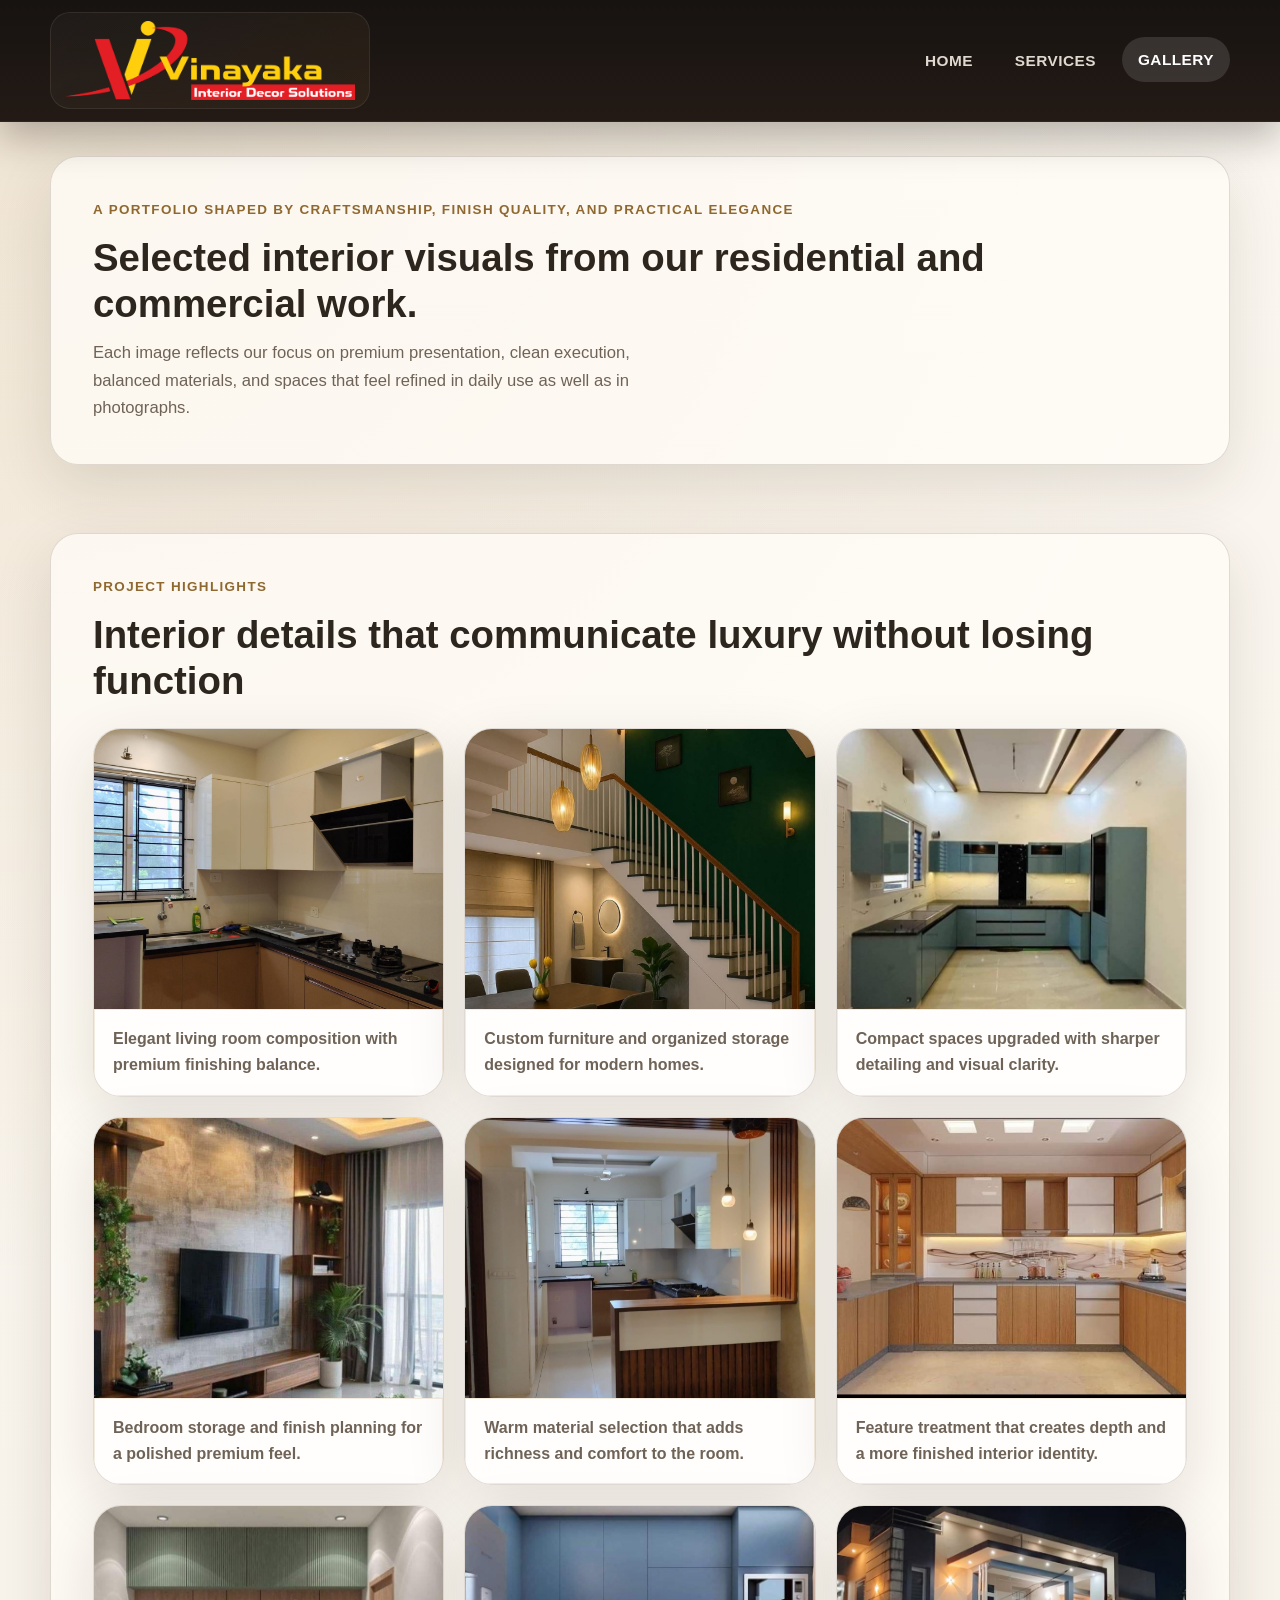
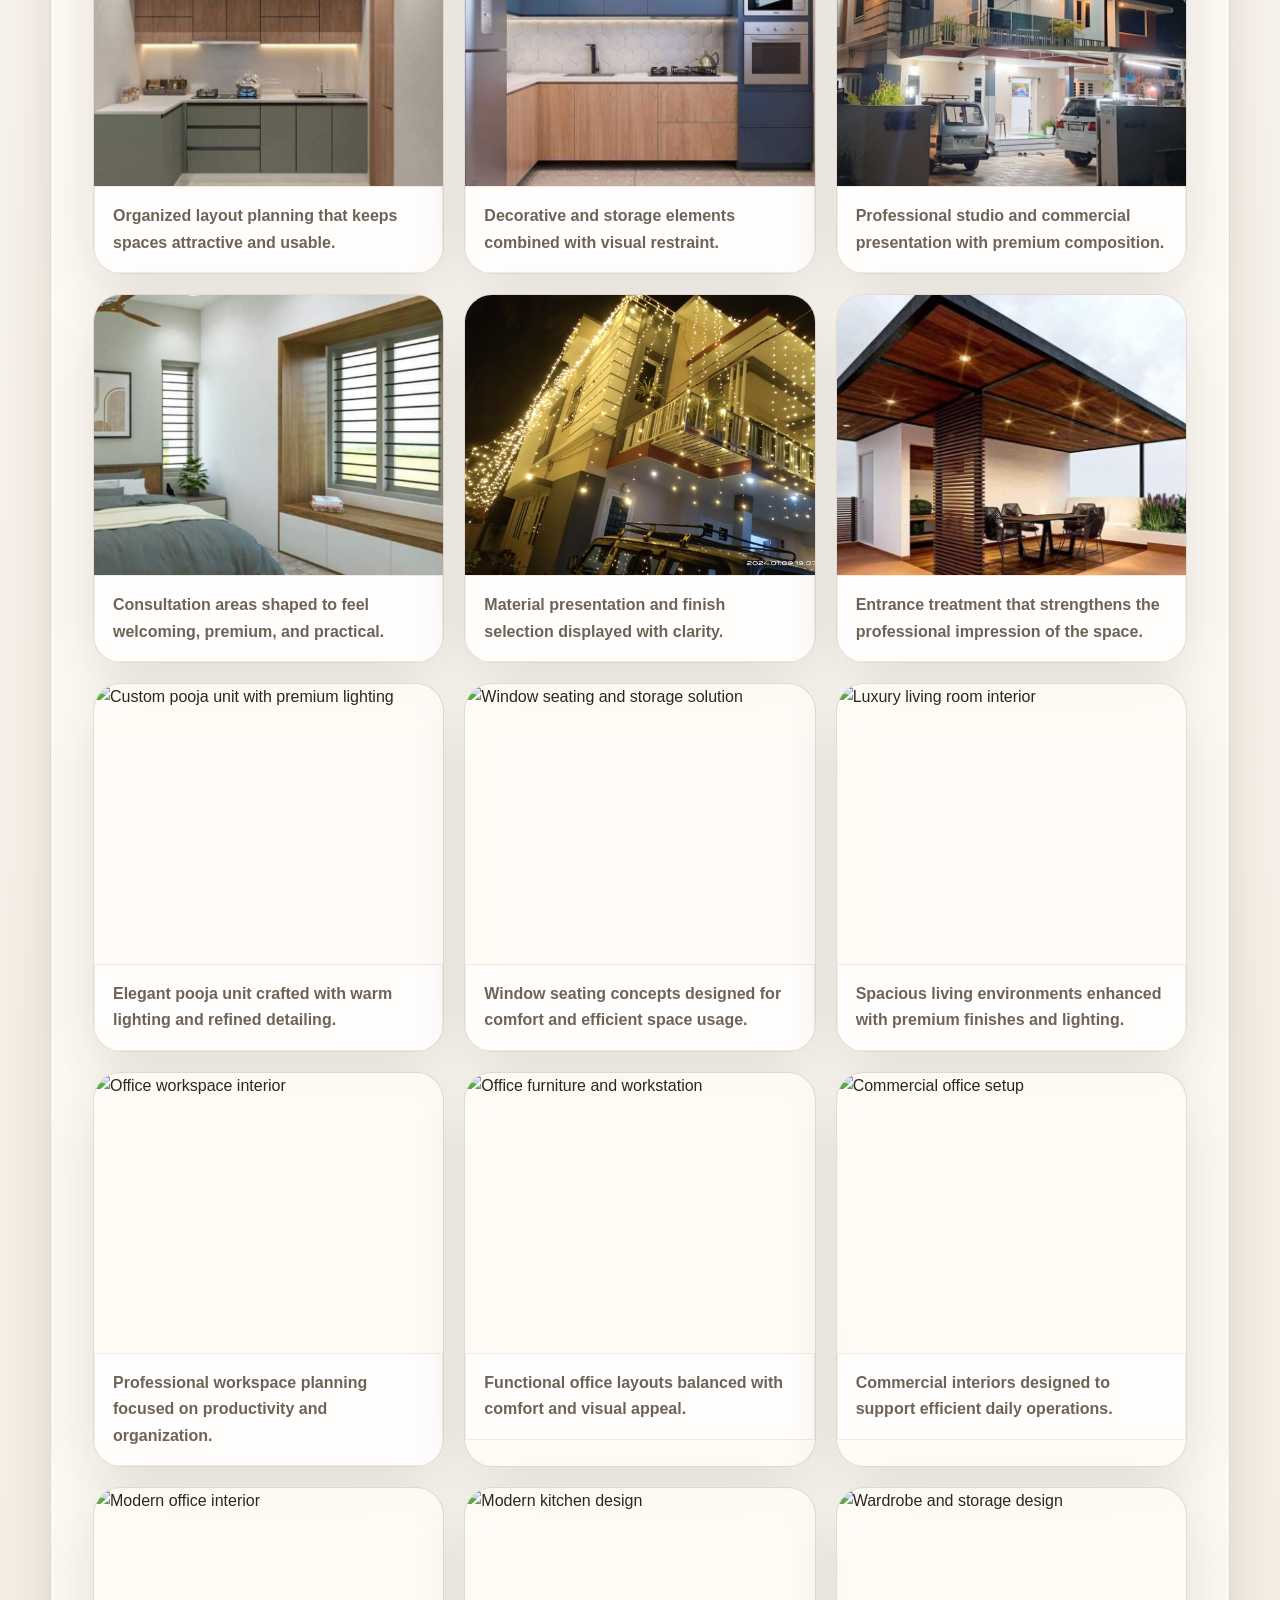
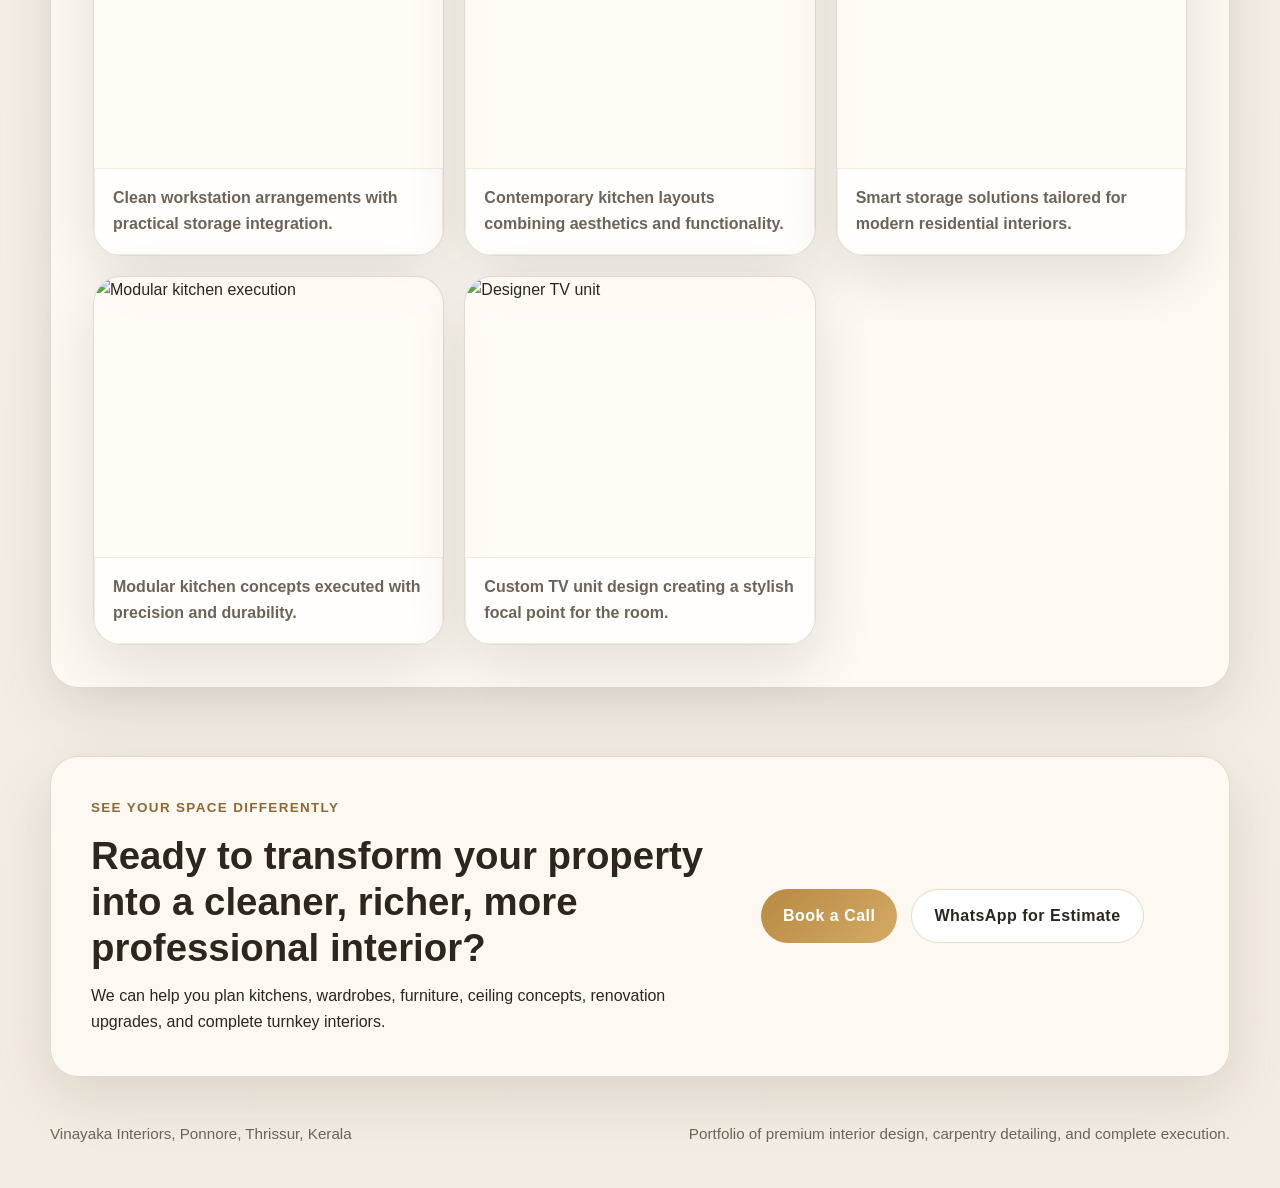
==== commit cb007b41: "Add files via upload" ====
--- a/gallery.html
+++ b/gallery.html
@@ -1,17 +1,21 @@
 <!DOCTYPE html>
 <html lang="en">
+
 <head>
     <meta charset="UTF-8">
     <meta name="viewport" content="width=device-width, initial-scale=1.0">
-    <meta name="description" content="View the interior design portfolio of Vinayaka Interiors featuring living rooms, kitchens, studio areas, display walls, and premium finish details.">
+    <meta name="description"
+        content="View the interior design portfolio of Vinayaka Interiors featuring living rooms, kitchens, studio areas, display walls, and premium finish details.">
     <title>Gallery | Vinayaka Interiors</title>
     <link rel="stylesheet" href="style.css">
 </head>
+
 <body>
     <header class="site-header">
         <div class="container topbar">
             <a href="index.html" class="brand-mark" aria-label="Vinayaka Interiors home">
-                <img src="images/optimized/vinayakalogofull.png" alt="Vinayaka Interiors" class="elegant-logo" width="1400" height="381" decoding="async">
+                <img src="images/optimized/vinayakalogofull.png" alt="Vinayaka Interiors" class="elegant-logo"
+                    width="1400" height="381" decoding="async">
             </a>
             <nav class="main-nav" aria-label="Primary navigation">
                 <a href="index.html">Home</a>
@@ -26,7 +30,8 @@
             <div class="container">
                 <p class="eyebrow">A portfolio shaped by craftsmanship, finish quality, and practical elegance</p>
                 <h1>Selected interior visuals from our residential and commercial work.</h1>
-                <p class="lead">Each image reflects our focus on premium presentation, clean execution, balanced materials, and spaces that feel refined in daily use as well as in photographs.</p>
+                <p class="lead">Each image reflects our focus on premium presentation, clean execution, balanced
+                    materials, and spaces that feel refined in daily use as well as in photographs.</p>
             </div>
         </section>
 
@@ -38,52 +43,134 @@
                 </div>
                 <div class="gallery-grid gallery-grid-rich">
                     <figure class="gallery-card">
-                        <img src="images/optimized/V1.jpeg" alt="Elegant living area with premium interior finish" width="1200" height="1200" loading="eager" decoding="async" fetchpriority="high">
+                        <img src="images/optimized/V1.jpeg" alt="Elegant living area with premium interior finish"
+                            width="1200" height="1200" loading="eager" decoding="async" fetchpriority="high">
                         <figcaption>Elegant living room composition with premium finishing balance.</figcaption>
                     </figure>
                     <figure class="gallery-card">
-                        <img src="images/optimized/V2.jpeg" alt="Vertical storage and modern furniture integration" width="1080" height="1496" loading="lazy" decoding="async">
+                        <img src="images/optimized/V2.jpeg" alt="Vertical storage and modern furniture integration"
+                            width="1080" height="1496" loading="lazy" decoding="async">
                         <figcaption>Custom furniture and organized storage designed for modern homes.</figcaption>
                     </figure>
                     <figure class="gallery-card">
-                        <img src="images/optimized/V3.jpeg" alt="Compact interior detail with clean execution" width="720" height="714" loading="lazy" decoding="async">
+                        <img src="images/optimized/V3.jpeg" alt="Compact interior detail with clean execution"
+                            width="720" height="714" loading="lazy" decoding="async">
                         <figcaption>Compact spaces upgraded with sharper detailing and visual clarity.</figcaption>
                     </figure>
                     <figure class="gallery-card">
-                        <img src="images/optimized/V4.jpeg" alt="Premium bedroom or wardrobe interior concept" width="914" height="1280" loading="lazy" decoding="async">
+                        <img src="images/optimized/V4.jpeg" alt="Premium bedroom or wardrobe interior concept"
+                            width="914" height="1280" loading="lazy" decoding="async">
                         <figcaption>Bedroom storage and finish planning for a polished premium feel.</figcaption>
                     </figure>
                     <figure class="gallery-card">
-                        <img src="images/optimized/V5.jpeg" alt="Stylish room design with warm material tones" width="1200" height="1600" loading="lazy" decoding="async">
+                        <img src="images/optimized/V5.jpeg" alt="Stylish room design with warm material tones"
+                            width="1200" height="1600" loading="lazy" decoding="async">
                         <figcaption>Warm material selection that adds richness and comfort to the room.</figcaption>
                     </figure>
                     <figure class="gallery-card">
-                        <img src="images/optimized/V6.jpeg" alt="Interior display or wall feature execution" width="720" height="552" loading="lazy" decoding="async">
-                        <figcaption>Feature treatment that creates depth and a more finished interior identity.</figcaption>
-                    </figure>
-                    <figure class="gallery-card">
-                        <img src="images/optimized/V8.jpeg" alt="Clean modular interior layout detail" width="720" height="728" loading="lazy" decoding="async">
+                        <img src="images/optimized/V6.jpeg" alt="Interior display or wall feature execution" width="720"
+                            height="552" loading="lazy" decoding="async">
+                        <figcaption>Feature treatment that creates depth and a more finished interior identity.
+                        </figcaption>
+                    </figure>
+                    <figure class="gallery-card">
+                        <img src="images/optimized/V8.jpeg" alt="Clean modular interior layout detail" width="720"
+                            height="728" loading="lazy" decoding="async">
                         <figcaption>Organized layout planning that keeps spaces attractive and usable.</figcaption>
                     </figure>
                     <figure class="gallery-card">
-                        <img src="images/optimized/V11.jpeg" alt="Designed interior corner with display elements" width="720" height="752" loading="lazy" decoding="async">
+                        <img src="images/optimized/V11.jpeg" alt="Designed interior corner with display elements"
+                            width="720" height="752" loading="lazy" decoding="async">
                         <figcaption>Decorative and storage elements combined with visual restraint.</figcaption>
                     </figure>
                     <figure class="gallery-card">
-                        <img src="images/optimized/V12.jpeg" alt="Studio or commercial interior visual by Vinayaka Interiors" width="1200" height="630" loading="lazy" decoding="async">
-                        <figcaption>Professional studio and commercial presentation with premium composition.</figcaption>
-                    </figure>
-                    <figure class="gallery-card">
-                        <img src="images/optimized/V13.jpeg" alt="Consultation or showroom interior setting" width="1080" height="1171" loading="lazy" decoding="async">
+                        <img src="images/optimized/V12.jpeg"
+                            alt="Studio or commercial interior visual by Vinayaka Interiors" width="1200" height="630"
+                            loading="lazy" decoding="async">
+                        <figcaption>Professional studio and commercial presentation with premium composition.
+                        </figcaption>
+                    </figure>
+                    <figure class="gallery-card">
+                        <img src="images/optimized/V13.jpeg" alt="Consultation or showroom interior setting"
+                            width="1080" height="1171" loading="lazy" decoding="async">
                         <figcaption>Consultation areas shaped to feel welcoming, premium, and practical.</figcaption>
                     </figure>
                     <figure class="gallery-card">
-                        <img src="images/optimized/V14.jpeg" alt="Material display and showroom finish detail" width="1200" height="900" loading="lazy" decoding="async">
+                        <img src="images/optimized/V14.jpeg" alt="Material display and showroom finish detail"
+                            width="1200" height="900" loading="lazy" decoding="async">
                         <figcaption>Material presentation and finish selection displayed with clarity.</figcaption>
                     </figure>
                     <figure class="gallery-card">
-                        <img src="images/optimized/V15.jpeg" alt="Entrance design and brand presentation detail" width="720" height="719" loading="lazy" decoding="async">
-                        <figcaption>Entrance treatment that strengthens the professional impression of the space.</figcaption>
+                        <img src="images/optimized/V15.jpeg" alt="Entrance design and brand presentation detail"
+                            width="720" height="719" loading="lazy" decoding="async">
+                        <figcaption>Entrance treatment that strengthens the professional impression of the space.
+                        </figcaption>
+                    </figure>
+                    <figure class="gallery-card">
+                        <img src="images/optimized/v16.jpeg" alt="Custom pooja unit with premium lighting"
+                            loading="lazy" decoding="async">
+                        <figcaption>Elegant pooja unit crafted with warm lighting and refined detailing.</figcaption>
+                    </figure>
+
+                    <figure class="gallery-card">
+                        <img src="images/optimized/v17.jpeg" alt="Window seating and storage solution" loading="lazy"
+                            decoding="async">
+                        <figcaption>Window seating concepts designed for comfort and efficient space usage.</figcaption>
+                    </figure>
+
+                    <figure class="gallery-card">
+                        <img src="images/optimized/v18.jpeg" alt="Luxury living room interior" loading="lazy"
+                            decoding="async">
+                        <figcaption>Spacious living environments enhanced with premium finishes and lighting.
+                        </figcaption>
+                    </figure>
+
+                    <figure class="gallery-card">
+                        <img src="images/optimized/v19.jpeg" alt="Office workspace interior" loading="lazy"
+                            decoding="async">
+                        <figcaption>Professional workspace planning focused on productivity and organization.
+                        </figcaption>
+                    </figure>
+
+                    <figure class="gallery-card">
+                        <img src="images/optimized/v20.jpeg" alt="Office furniture and workstation" loading="lazy"
+                            decoding="async">
+                        <figcaption>Functional office layouts balanced with comfort and visual appeal.</figcaption>
+                    </figure>
+
+                    <figure class="gallery-card">
+                        <img src="images/optimized/v21.jpeg" alt="Commercial office setup" loading="lazy"
+                            decoding="async">
+                        <figcaption>Commercial interiors designed to support efficient daily operations.</figcaption>
+                    </figure>
+
+                    <figure class="gallery-card">
+                        <img src="images/optimized/v22.jpeg" alt="Modern office interior" loading="lazy"
+                            decoding="async">
+                        <figcaption>Clean workstation arrangements with practical storage integration.</figcaption>
+                    </figure>
+
+                    <figure class="gallery-card">
+                        <img src="images/optimized/v23.jpeg" alt="Modern kitchen design" loading="lazy"
+                            decoding="async">
+                        <figcaption>Contemporary kitchen layouts combining aesthetics and functionality.</figcaption>
+                    </figure>
+
+                    <figure class="gallery-card">
+                        <img src="images/optimized/v24.jpeg" alt="Wardrobe and storage design" loading="lazy"
+                            decoding="async">
+                        <figcaption>Smart storage solutions tailored for modern residential interiors.</figcaption>
+                    </figure>
+
+                    <figure class="gallery-card">
+                        <img src="images/optimized/v25.jpeg" alt="Modular kitchen execution" loading="lazy"
+                            decoding="async">
+                        <figcaption>Modular kitchen concepts executed with precision and durability.</figcaption>
+                    </figure>
+
+                    <figure class="gallery-card">
+                        <img src="images/optimized/v26.jpeg" alt="Designer TV unit" loading="lazy" decoding="async">
+                        <figcaption>Custom TV unit design creating a stylish focal point for the room.</figcaption>
                     </figure>
                 </div>
             </div>
@@ -94,7 +181,8 @@
                 <div>
                     <p class="section-tag">See your space differently</p>
                     <h2>Ready to transform your property into a cleaner, richer, more professional interior?</h2>
-                    <p>We can help you plan kitchens, wardrobes, furniture, ceiling concepts, renovation upgrades, and complete turnkey interiors.</p>
+                    <p>We can help you plan kitchens, wardrobes, furniture, ceiling concepts, renovation upgrades, and
+                        complete turnkey interiors.</p>
                 </div>
                 <div class="cta-column">
                     <a href="tel:+919895623738" class="luxury-btn primary-btn">Book a Call</a>
@@ -111,4 +199,5 @@
         </div>
     </footer>
 </body>
-</html>
+
+</html>
